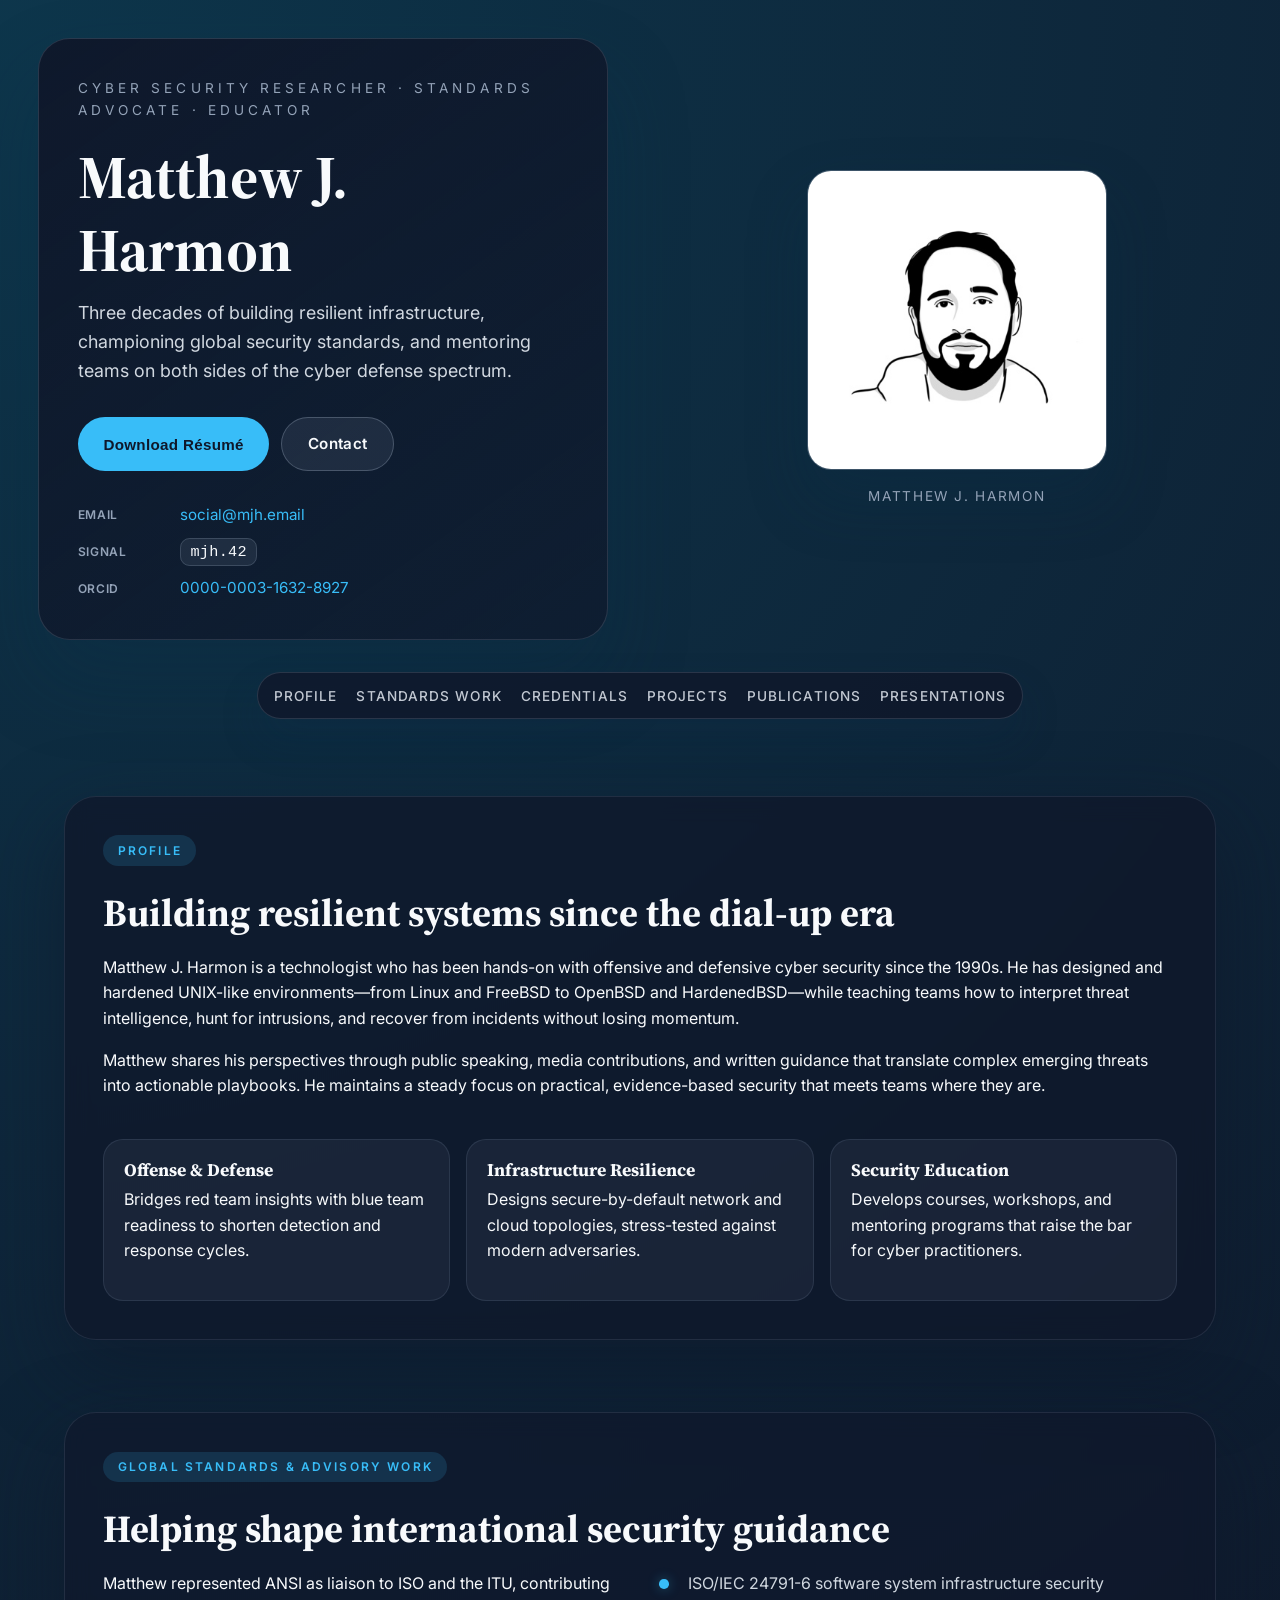
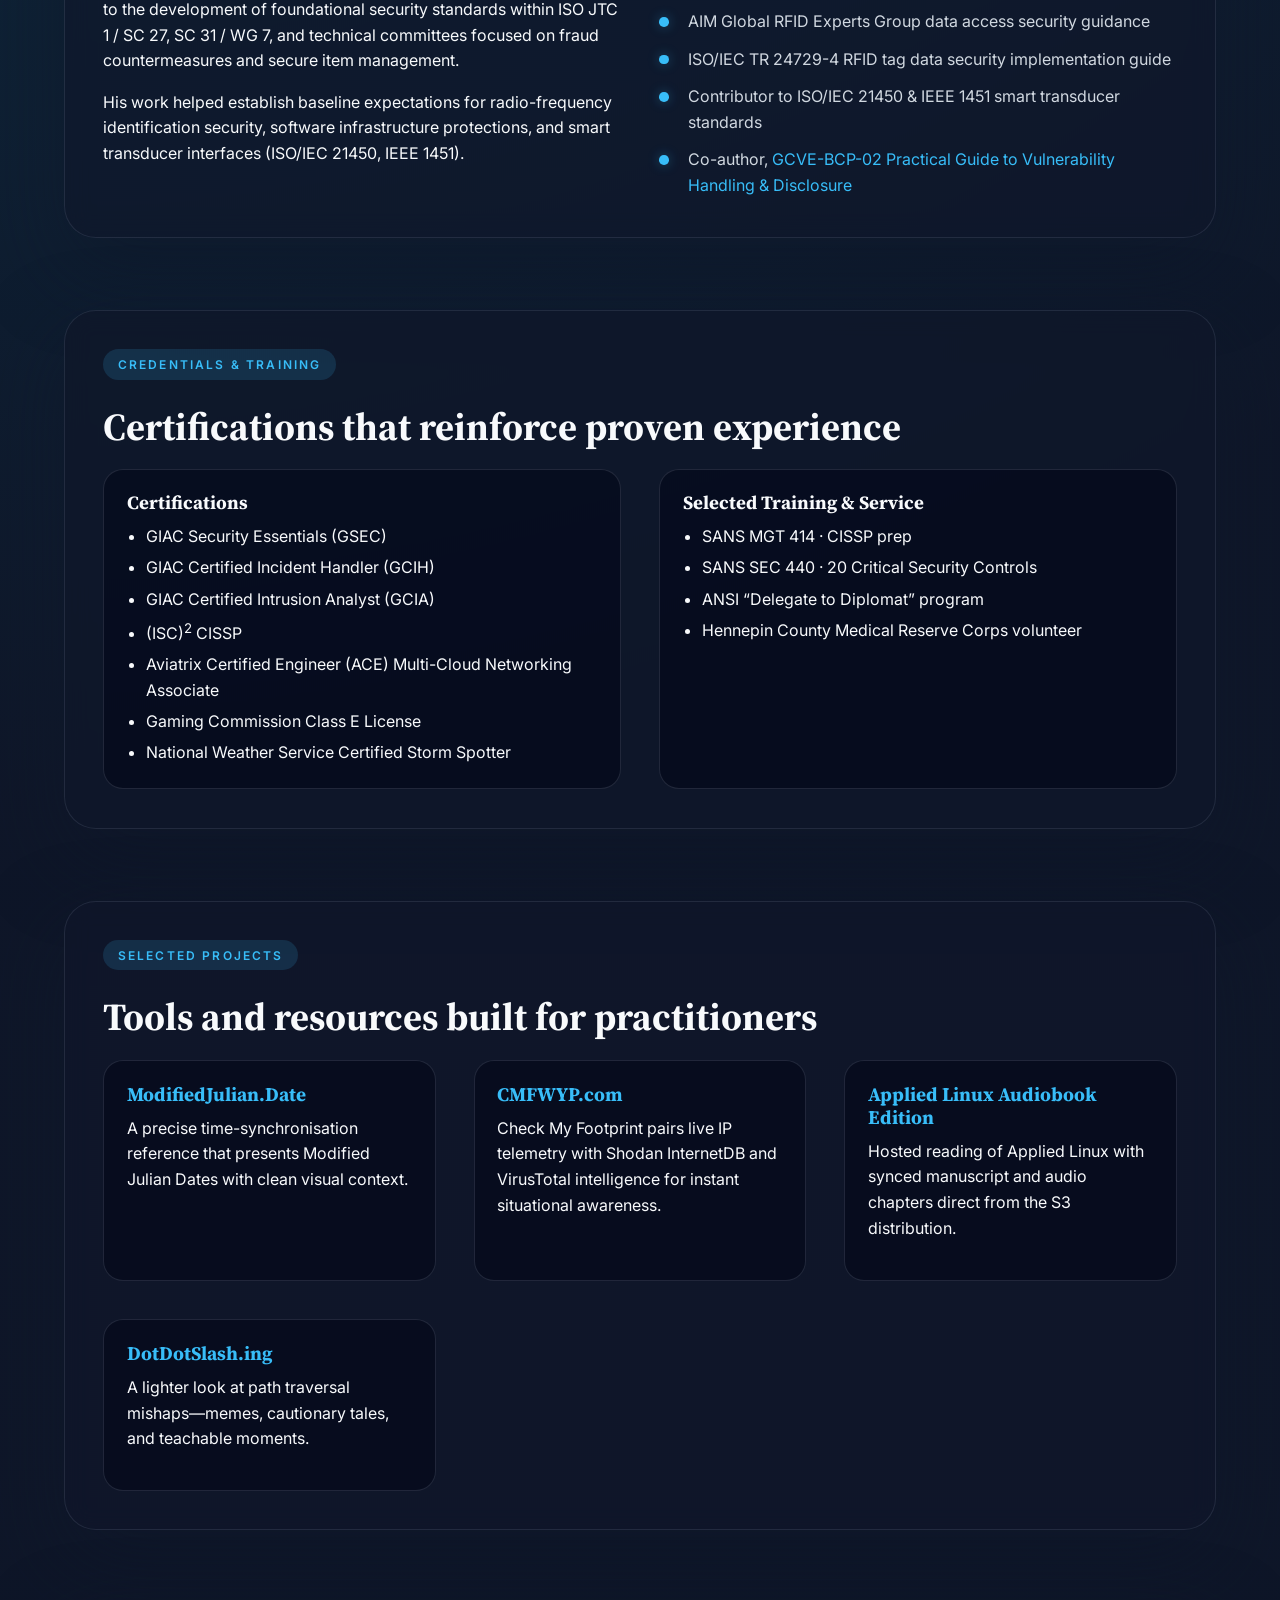
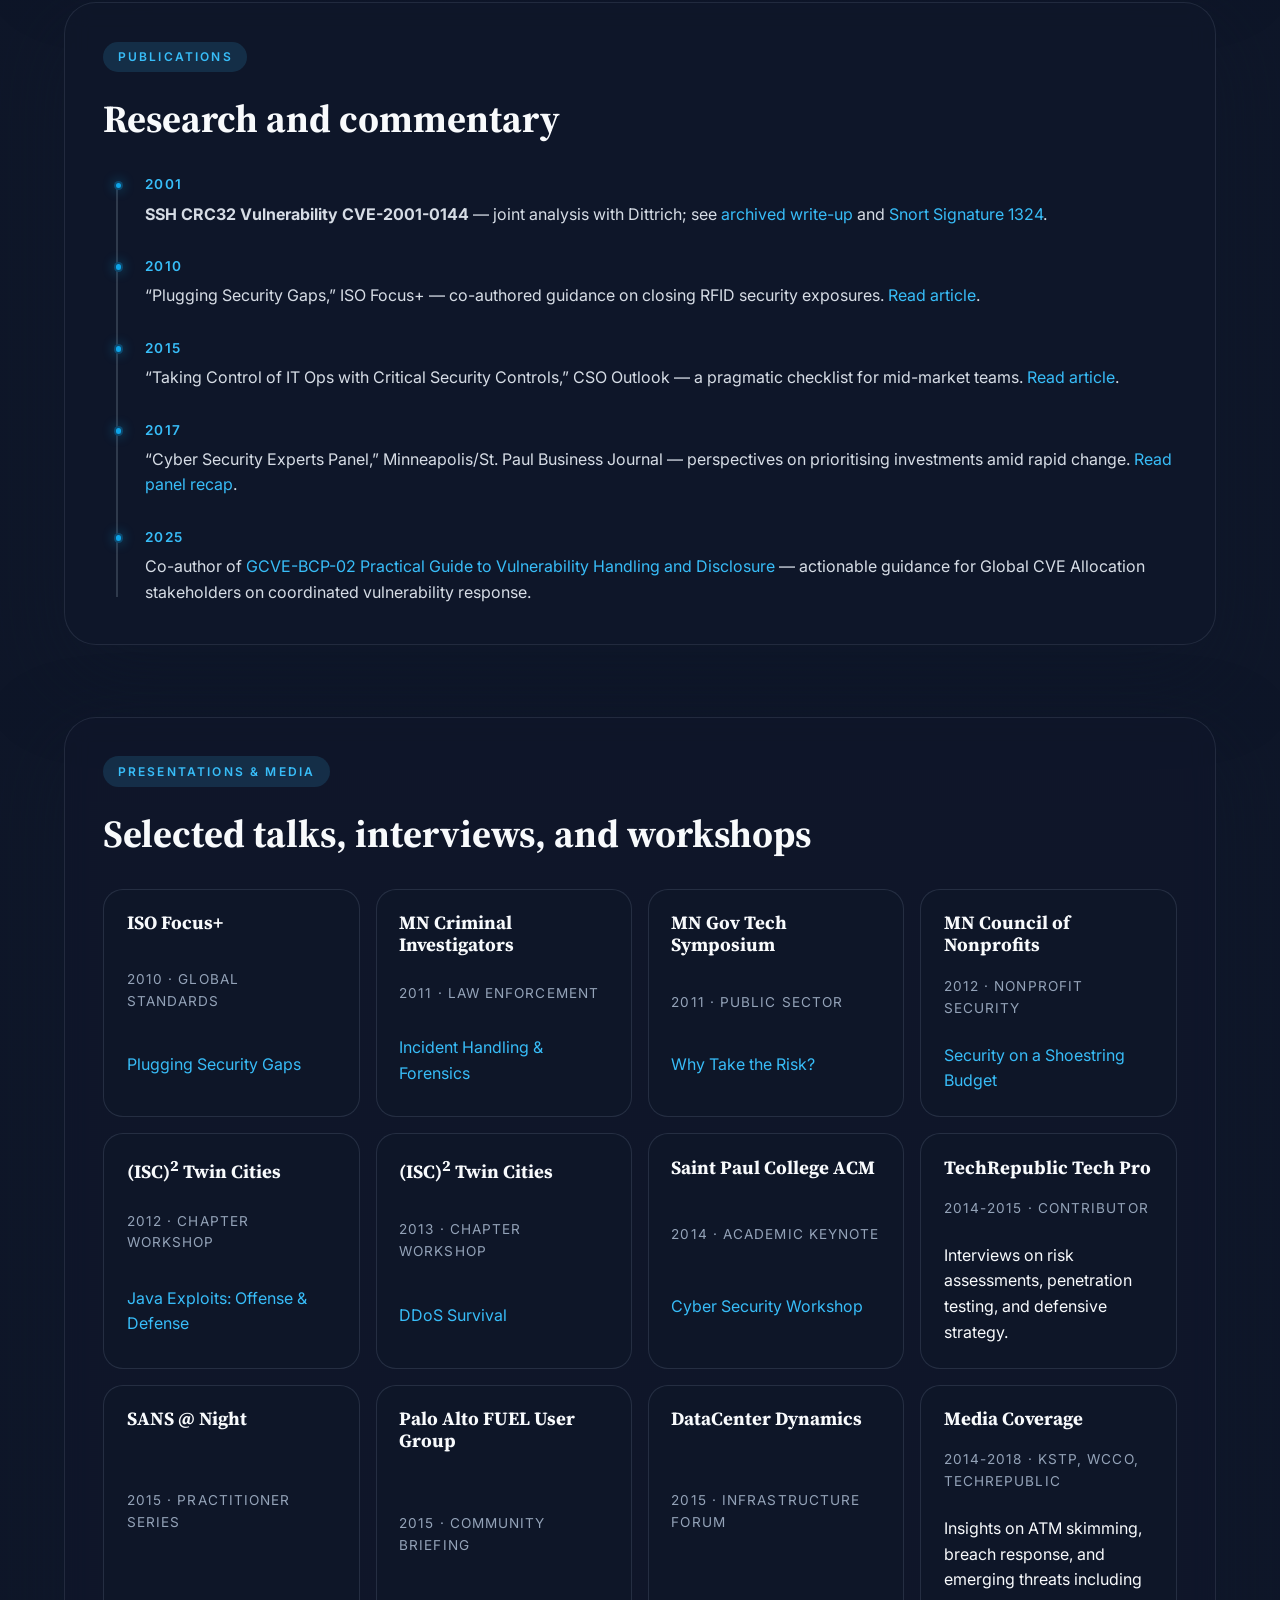
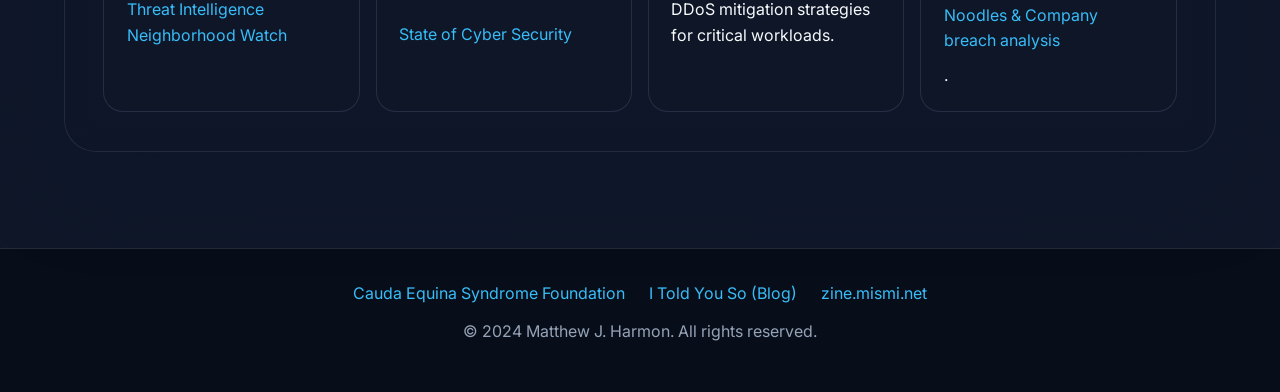
==== index.html @ 0b8227e4 "Adding PoW No Scrapy-scrapy" ====
<!DOCTYPE html>
<html lang="en">
  <head>
    <meta charset="utf-8">
    <meta name="viewport" content="width=device-width, initial-scale=1">
    <title>Matthew J. Harmon · Cyber Security Researcher</title>
    <meta name="description" content="Biography and professional highlights of Matthew J. Harmon, cyber security researcher and standards contributor.">
    <meta name="author" content="Matthew J. Harmon">
    <meta name="google-site-verification" content="fUZ8xpKvzC1luDBbe61cymCzd8DZavZwjsxjmU2EA1nc">
    <link rel="preconnect" href="https://fonts.googleapis.com">
    <link rel="preconnect" href="https://fonts.gstatic.com" crossorigin>
    <link href="https://fonts.googleapis.com/css2?family=Inter:wght@400;500;600;700&family=Source+Serif+4:opsz,wght@8..60,400;8..60,600&display=swap" rel="stylesheet">
    <link rel="stylesheet" href="styles.css">
  </head>
  <body>
    <header class="hero">
      <div class="hero__content">
        <div class="hero__intro">
          <p class="eyebrow">Cyber Security Researcher · Standards Advocate · Educator</p>
          <h1>Matthew J. Harmon</h1>
          <p class="lead">
            Three decades of building resilient infrastructure, championing global security standards,
            and mentoring teams on both sides of the cyber defense spectrum.
          </p>
          <div class="cta-group">
            <button class="btn" type="button" id="resume-button">Download Résumé</button>
            <a class="btn ghost" href="mailto:social@mjh.email">Contact</a>
          </div>
          <dl class="quick-links">
            <div>
              <dt>Email</dt>
              <dd><a href="mailto:social@mjh.email">social@mjh.email</a></dd>
            </div>
            <div>
              <dt>Signal</dt>
              <dd><span class="mono">mjh.42</span></dd>
            </div>
            <div>
              <dt>ORCID</dt>
              <dd><a href="https://orcid.org/0000-0003-1632-8927">0000-0003-1632-8927</a></dd>
            </div>
          </dl>
        </div>
        <figure class="hero__portrait">
          <img src="avatar.jpg" alt="Portrait of Matthew J. Harmon">
          <figcaption>Matthew J. Harmon</figcaption>
        </figure>
      </div>
      <nav class="hero__nav" aria-label="Primary">
        <ul>
          <li><a href="#profile">Profile</a></li>
          <li><a href="#standards">Standards Work</a></li>
          <li><a href="#credentials">Credentials</a></li>
          <li><a href="#projects">Projects</a></li>
          <li><a href="#publications">Publications</a></li>
          <li><a href="#presentations">Presentations</a></li>
        </ul>
      </nav>
    </header>

    <main>
      <section id="profile" class="section">
        <div class="section__label">Profile</div>
        <h2>Building resilient systems since the dial-up era</h2>
        <p>
          Matthew J. Harmon is a technologist who has been hands-on with offensive and defensive cyber security since
          the 1990s. He has designed and hardened UNIX-like environments—from Linux and FreeBSD to OpenBSD and
          HardenedBSD—while teaching teams how to interpret threat intelligence, hunt for intrusions, and recover from
          incidents without losing momentum.
        </p>
        <p>
          Matthew shares his perspectives through public speaking, media contributions, and written guidance that
          translate complex emerging threats into actionable playbooks. He maintains a steady focus on practical,
          evidence-based security that meets teams where they are.
        </p>
        <div class="highlights">
          <article>
            <h3>Offense &amp; Defense</h3>
            <p>Bridges red team insights with blue team readiness to shorten detection and response cycles.</p>
          </article>
          <article>
            <h3>Infrastructure Resilience</h3>
            <p>Designs secure-by-default network and cloud topologies, stress-tested against modern adversaries.</p>
          </article>
          <article>
            <h3>Security Education</h3>
            <p>Develops courses, workshops, and mentoring programs that raise the bar for cyber practitioners.</p>
          </article>
        </div>
      </section>

      <section id="standards" class="section alt">
        <div class="section__label">Global Standards &amp; Advisory Work</div>
        <h2>Helping shape international security guidance</h2>
        <div class="grid two-column">
          <div>
            <p>
              Matthew represented ANSI as liaison to ISO and the ITU, contributing to the development of foundational
              security standards within ISO JTC 1 / SC 27, SC 31 / WG 7, and technical committees focused on fraud
              countermeasures and secure item management.
            </p>
            <p>
              His work helped establish baseline expectations for radio-frequency identification security, software
              infrastructure protections, and smart transducer interfaces (ISO/IEC 21450, IEEE 1451).
            </p>
          </div>
          <div>
            <ul class="icon-list">
              <li>ISO/IEC 24791-6 software system infrastructure security</li>
              <li>AIM Global RFID Experts Group data access security guidance</li>
              <li>ISO/IEC TR 24729-4 RFID tag data security implementation guide</li>
              <li>Contributor to ISO/IEC 21450 &amp; IEEE 1451 smart transducer standards</li>
              <li>Co-author, <a href="https://gcve.eu/bcp/gcve-bcp-02/">GCVE-BCP-02 Practical Guide to Vulnerability Handling &amp; Disclosure</a></li>
            </ul>
          </div>
        </div>
      </section>

      <section id="credentials" class="section">
        <div class="section__label">Credentials &amp; Training</div>
        <h2>Certifications that reinforce proven experience</h2>
        <div class="grid two-column cards">
          <article>
            <h3>Certifications</h3>
            <ul>
              <li>GIAC Security Essentials (GSEC)</li>
              <li>GIAC Certified Incident Handler (GCIH)</li>
              <li>GIAC Certified Intrusion Analyst (GCIA)</li>
              <li>(ISC)<sup>2</sup> CISSP</li>
              <li>Aviatrix Certified Engineer (ACE) Multi-Cloud Networking Associate</li>
              <li>Gaming Commission Class&nbsp;E License</li>
              <li>National Weather Service Certified Storm Spotter</li>
            </ul>
          </article>
          <article>
            <h3>Selected Training &amp; Service</h3>
            <ul>
              <li>SANS MGT 414 · CISSP prep</li>
              <li>SANS SEC 440 · 20 Critical Security Controls</li>
              <li>ANSI “Delegate to Diplomat” program</li>
              <li>Hennepin County Medical Reserve Corps volunteer</li>
            </ul>
          </article>
        </div>
      </section>

      <section id="projects" class="section alt">
        <div class="section__label">Selected Projects</div>
        <h2>Tools and resources built for practitioners</h2>
        <div class="grid two-column cards project-cards">
          <article>
            <h3><a href="https://ModifiedJulian.Date">ModifiedJulian.Date</a></h3>
            <p>A precise time-synchronisation reference that presents Modified Julian Dates with clean visual context.</p>
          </article>
          <article>
            <h3><a href="https://cmfwyp.com">CMFWYP.com</a></h3>
            <p>Check My Footprint pairs live IP telemetry with Shodan InternetDB and VirusTotal intelligence for instant situational awareness.</p>
          </article>
          <article>
            <h3><a href="https://appliedlinuxaudiobook.s3.fr-par.scw.cloud/Applied%20Linux/index.html">Applied Linux Audiobook Edition</a></h3>
            <p>Hosted reading of Applied Linux with synced manuscript and audio chapters direct from the S3 distribution.</p>
          </article>
          <article>
            <h3><a href="https://DotDotSlash.ing">DotDotSlash.ing</a></h3>
            <p>A lighter look at path traversal mishaps—memes, cautionary tales, and teachable moments.</p>
          </article>
        </div>
      </section>

      <section id="publications" class="section">
        <div class="section__label">Publications</div>
        <h2>Research and commentary</h2>
        <ol class="timeline">
          <li>
            <div class="timeline__meta">2001</div>
            <div class="timeline__body">
              <strong>SSH CRC32 Vulnerability CVE-2001-0144</strong> —
              joint analysis with Dittrich; see <a href="https://web.archive.org/web/20190109120810/http://staff.washington.edu/dittrich/misc/ssh-analysis.txt">archived write-up</a>
              and <a href="https://www.snort.org/rule_docs/1-1324">Snort Signature 1324</a>.
            </div>
          </li>
          <li>
            <div class="timeline__meta">2010</div>
            <div class="timeline__body">
              “Plugging Security Gaps,” ISO Focus+ — co-authored guidance on closing RFID security exposures.
              <a href="https://github.com/itriskltd/Information-Security-and-Risk-Public-Presentations/blob/master/ISOFP20100401-PluggingSecurityGaps.pdf">Read article</a>.
            </div>
          </li>
          <li>
            <div class="timeline__meta">2015</div>
            <div class="timeline__body">
              “Taking Control of IT Ops with Critical Security Controls,” CSO Outlook — a pragmatic checklist for
              mid-market teams.
              <a href="https://github.com/itriskltd/Information-Security-and-Risk-Public-Presentations/raw/master/CSOOutlook-June2015-TakingControlWithCriticalSecurityControls.pdf">Read article</a>.
            </div>
          </li>
          <li>
            <div class="timeline__meta">2017</div>
            <div class="timeline__body">
              “Cyber Security Experts Panel,” Minneapolis/St. Paul Business Journal — perspectives on prioritising
              investments amid rapid change.
              <a href="https://www.bizjournals.com/twincities/feature/table-of-experts/table-of-experts-cyber-security.html">Read panel recap</a>.
            </div>
          </li>
          <li>
            <div class="timeline__meta">2025</div>
            <div class="timeline__body">
              Co-author of <a href="https://gcve.eu/bcp/gcve-bcp-02/">GCVE-BCP-02 Practical Guide to Vulnerability Handling and Disclosure</a> —
              actionable guidance for Global CVE Allocation stakeholders on coordinated vulnerability response.
            </div>
          </li>
        </ol>
      </section>

      <section id="presentations" class="section alt">
        <div class="section__label">Presentations &amp; Media</div>
        <h2>Selected talks, interviews, and workshops</h2>
        <div class="event-grid">
          <article>
            <h3>ISO Focus+</h3>
            <p class="event-grid__meta">2010 · Global Standards</p>
            <a href="https://github.com/itriskltd/Information-Security-and-Risk-Public-Presentations/blob/master/ISOFP20100401-PluggingSecurityGaps.pdf">Plugging Security Gaps</a>
          </article>
          <article>
            <h3>MN Criminal Investigators</h3>
            <p class="event-grid__meta">2011 · Law Enforcement</p>
            <a href="https://github.com/itriskltd/Information-Security-and-Risk-Public-Presentations/raw/master/Incident%20Handling%20and%20Forensics%20Techniques%20Oct%202011.pdf">Incident Handling &amp; Forensics</a>
          </article>
          <article>
            <h3>MN Gov Tech Symposium</h3>
            <p class="event-grid__meta">2011 · Public Sector</p>
            <a href="https://github.com/itriskltd/Information-Security-and-Risk-Public-Presentations/raw/master/Why%20take%20the%20risk%20-%20MNGTS%20Dec%202011.pdf">Why Take the Risk?</a>
          </article>
          <article>
            <h3>MN Council of Nonprofits</h3>
            <p class="event-grid__meta">2012 · Nonprofit Security</p>
            <a href="https://github.com/itriskltd/Information-Security-and-Risk-Public-Presentations/raw/master/Security_on_a_Shoestring_Budget.pdf">Security on a Shoestring Budget</a>
          </article>
          <article>
            <h3>(ISC)<sup>2</sup> Twin Cities</h3>
            <p class="event-grid__meta">2012 · Chapter Workshop</p>
            <a href="https://github.com/itriskltd/Information-Security-and-Risk-Public-Presentations/blob/master/ISC2TwinCities-24Oct2012-JavaExploitsOffenseAndDefense.pdf">Java Exploits: Offense &amp; Defense</a>
          </article>
          <article>
            <h3>(ISC)<sup>2</sup> Twin Cities</h3>
            <p class="event-grid__meta">2013 · Chapter Workshop</p>
            <a href="https://github.com/itriskltd/Information-Security-and-Risk-Public-Presentations/raw/master/ISC2TwinCities-18Oct2013-DDoS-Survival.pdf">DDoS Survival</a>
          </article>
          <article>
            <h3>Saint Paul College ACM</h3>
            <p class="event-grid__meta">2014 · Academic Keynote</p>
            <a href="https://github.com/itriskltd/Information-Security-and-Risk-Public-Presentations/raw/master/StPaulCollege-ACM-2014Apr-Keynote.pdf">Cyber Security Workshop</a>
          </article>
          <article>
            <h3>TechRepublic Tech Pro</h3>
            <p class="event-grid__meta">2014-2015 · Contributor</p>
            Interviews on risk assessments, penetration testing, and defensive strategy.
          </article>
          <article>
            <h3>SANS @ Night</h3>
            <p class="event-grid__meta">2015 · Practitioner Series</p>
            <a href="https://github.com/itriskltd/Information-Security-and-Risk-Public-Presentations/raw/master/SANS_Minneapolis_2015_ThreatIntelligence_NeighborhoodWatchForYourNetworks-v2.pdf">Threat Intelligence Neighborhood Watch</a>
          </article>
          <article>
            <h3>Palo Alto FUEL User Group</h3>
            <p class="event-grid__meta">2015 · Community Briefing</p>
            <a href="https://github.com/itriskltd/Information-Security-and-Risk-Public-Presentations/raw/master/FUEL-2015-May-State_of_Cyber_Security.pdf">State of Cyber Security</a>
          </article>
          <article>
            <h3>DataCenter Dynamics</h3>
            <p class="event-grid__meta">2015 · Infrastructure Forum</p>
            DDoS mitigation strategies for critical workloads.
          </article>
          <article>
            <h3>Media Coverage</h3>
            <p class="event-grid__meta">2014-2018 · KSTP, WCCO, TechRepublic</p>
            Insights on ATM skimming, breach response, and emerging threats including
            <a href="https://web.archive.org/web/20190609105615/http://blog.matthewjharmon.com/2016/06/30/kstp-breach-coverage-with-mjh/index.html">Noodles &amp; Company breach analysis</a>.
          </article>
        </div>
      </section>
    </main>

    <div class="resume-gate" id="resume-gate" hidden>
      <div class="resume-gate__backdrop"></div>
      <div class="resume-gate__panel" role="dialog" aria-modal="true" aria-labelledby="resume-gate-title">
        <button type="button" class="resume-gate__close" id="resume-gate-close" aria-label="Cancel verification">&times;</button>
        <h2 id="resume-gate-title">Quick Verification</h2>
        <p class="resume-gate__lead">We run a tiny in-browser proof-of-work to keep bots from bulk-downloading the résumé.</p>
        <div class="resume-gate__status" id="resume-gate-status">
          Preparing challenge…
        </div>
        <div class="resume-gate__progress">
          <div class="resume-gate__meter" id="resume-gate-meter"></div>
        </div>
        <p class="resume-gate__tip">Keep this window open—once verification completes, the download will start automatically.</p>
        <button type="button" class="resume-gate__action" id="resume-gate-retry" hidden>Try Again</button>
      </div>
    </div>

    <footer class="footer">
      <div class="footer__links">
        <a href="https://caudaequinasyndrome.org/">Cauda Equina Syndrome Foundation</a>
        <a href="https://blog.itys.net/">I Told You So (Blog)</a>
        <a href="https://zine.mismi.net">zine.mismi.net</a>
      </div>
      <p>&copy; 2024 Matthew J. Harmon. All rights reserved.</p>
    </footer>
    <script src="pow.js" defer></script>
  </body>
</html>
---- styles.css ----
:root {
  --page-bg: #0d1117;
  --surface: #111827;
  --surface-alt: #0f172a;
  --text: #f8fafc;
  --muted: #94a3b8;
  --accent: #38bdf8;
  --accent-strong: #0ea5e9;
  --border: rgba(148, 163, 184, 0.25);
  --shadow: 0 30px 80px rgba(15, 23, 42, 0.55);
  --radius-lg: 32px;
  --radius-md: 20px;
  --radius-sm: 14px;
}

:root[data-theme="light"],
body.theme-light {
  --page-bg: #f2f5fb;
  --surface: #ffffff;
  --surface-alt: #f8fafc;
  --text: #0f172a;
  --muted: #475569;
  --accent: #0284c7;
  --accent-strong: #0369a1;
  --border: rgba(15, 23, 42, 0.12);
  --shadow: 0 24px 60px rgba(148, 163, 184, 0.18);
}

*,
*::before,
*::after {
  box-sizing: border-box;
}

body {
  margin: 0;
  font-family: 'Inter', system-ui, -apple-system, BlinkMacSystemFont, 'Segoe UI', sans-serif;
  color: var(--text);
  background: radial-gradient(circle at top left, rgba(14, 165, 233, 0.25), rgba(15, 23, 42, 0.95) 45%), var(--page-bg);
  line-height: 1.6;
  min-height: 100vh;
}

:root[data-theme="light"] body,
body.theme-light {
  background: radial-gradient(circle at top left, rgba(2, 132, 199, 0.18), rgba(241, 245, 249, 0.98) 55%), var(--page-bg);
}

a {
  color: var(--accent);
  text-decoration: none;
}

a:hover,
a:focus-visible {
  text-decoration: underline;
}

h1,
h2,
h3 {
  font-family: 'Source Serif 4', 'Inter', serif;
  margin: 0 0 0.5em;
  line-height: 1.2;
}

p {
  margin: 0 0 1em;
}

header.hero {
  padding: clamp(2rem, 3vw, 3.5rem);
  padding-bottom: clamp(2rem, 6vw, 5rem);
  display: grid;
  gap: 2rem;
}

.hero__content {
  display: grid;
  gap: clamp(2rem, 5vw, 4rem);
  grid-template-columns: repeat(auto-fit, minmax(260px, 1fr));
  align-items: center;
}

.hero__intro {
  background: linear-gradient(145deg, rgba(15, 23, 42, 0.95), rgba(15, 23, 42, 0.65));
  border: 1px solid rgba(148, 163, 184, 0.2);
  border-radius: var(--radius-lg);
  padding: clamp(2rem, 3vw, 3rem);
  box-shadow: 0 40px 80px rgba(8, 47, 73, 0.25);
}

.eyebrow {
  font-size: 0.85rem;
  text-transform: uppercase;
  letter-spacing: 0.3em;
  color: var(--muted);
  margin-bottom: 1.25rem;
}

.hero h1 {
  font-size: clamp(2.8rem, 5vw, 3.8rem);
  margin-bottom: 0.2em;
}

.lead {
  font-size: clamp(1.05rem, 1.4vw, 1.2rem);
  color: rgba(226, 232, 240, 0.92);
  margin-bottom: 2rem;
}

.cta-group {
  display: flex;
  flex-wrap: wrap;
  gap: 0.75rem;
  margin-bottom: 2rem;
}

.btn {
  display: inline-flex;
  align-items: center;
  justify-content: center;
  padding: 0.85rem 1.6rem;
  border-radius: 999px;
  font-weight: 600;
  font-size: 0.95rem;
  letter-spacing: 0.02em;
  background: var(--accent);
  color: #0f172a;
  border: none;
  transition: transform 0.15s ease, box-shadow 0.15s ease, background 0.15s ease;
}

.btn:hover,
.btn:focus-visible {
  transform: translateY(-2px);
  box-shadow: 0 20px 40px rgba(56, 189, 248, 0.35);
}

.btn.ghost {
  background: rgba(148, 163, 184, 0.12);
  color: var(--text);
  border: 1px solid rgba(148, 163, 184, 0.35);
  box-shadow: none;
}

.btn.ghost:hover,
.btn.ghost:focus-visible {
  background: rgba(148, 163, 184, 0.25);
}

.quick-links {
  display: grid;
  gap: 0.75rem;
  margin: 0;
}

.quick-links div {
  display: flex;
  gap: 0.75rem;
  align-items: center;
  font-size: 0.95rem;
}

.quick-links dt {
  min-width: 90px;
  font-weight: 600;
  color: var(--muted);
  letter-spacing: 0.05em;
  text-transform: uppercase;
  font-size: 0.75rem;
}

.quick-links dd {
  margin: 0;
}

.mono {
  font-family: 'JetBrains Mono', 'Fira Mono', 'Segoe UI Mono', Menlo, Monaco, Consolas, monospace;
  letter-spacing: 0.02em;
  background: rgba(148, 163, 184, 0.12);
  padding: 0.25rem 0.6rem;
  border-radius: 0.6rem;
  border: 1px solid rgba(148, 163, 184, 0.25);
}

.hero__portrait {
  margin: 0;
  text-align: center;
  display: grid;
  gap: 1rem;
  justify-items: center;
}

.hero__portrait img {
  width: clamp(240px, 30vw, 300px);
  aspect-ratio: 1;
  border-radius: 24px;
  object-fit: cover;
  border: 1px solid rgba(148, 163, 184, 0.35);
  box-shadow: 0 30px 60px rgba(8, 47, 73, 0.25);
}

.hero__portrait figcaption {
  color: var(--muted);
  font-size: 0.85rem;
  letter-spacing: 0.12em;
  text-transform: uppercase;
}

.hero__nav {
  background: rgba(15, 23, 42, 0.8);
  border: 1px solid rgba(148, 163, 184, 0.2);
  border-radius: 999px;
  padding: 0.6rem 1rem;
  width: fit-content;
  margin-inline: auto;
  box-shadow: 0 20px 40px rgba(8, 47, 73, 0.2);
}

.hero__nav ul {
  list-style: none;
  display: flex;
  flex-wrap: wrap;
  gap: 1.2rem;
  padding: 0;
  margin: 0;
}

.hero__nav a {
  font-size: 0.85rem;
  font-weight: 500;
  letter-spacing: 0.08em;
  text-transform: uppercase;
  color: rgba(226, 232, 240, 0.85);
}

main {
  display: grid;
  gap: clamp(3rem, 6vw, 4.5rem);
  padding: 0 clamp(1.5rem, 5vw, 4rem) clamp(4rem, 8vw, 6rem);
}

.section {
  background: rgba(15, 23, 42, 0.75);
  border-radius: var(--radius-lg);
  padding: clamp(2.2rem, 3vw, 3rem);
  border: 1px solid rgba(148, 163, 184, 0.15);
  backdrop-filter: blur(12px);
  box-shadow: var(--shadow);
}

.section.alt {
  background: rgba(15, 23, 42, 0.6);
}

.section__label {
  display: inline-flex;
  padding: 0.35rem 0.9rem;
  border-radius: 999px;
  background: rgba(56, 189, 248, 0.15);
  color: var(--accent);
  font-weight: 600;
  font-size: 0.75rem;
  letter-spacing: 0.18em;
  text-transform: uppercase;
  margin-bottom: 1.5rem;
}

.section h2 {
  font-size: clamp(1.9rem, 4vw, 2.4rem);
  margin-bottom: 1.2rem;
}

.highlights {
  display: grid;
  gap: 1rem;
  margin-top: 2.5rem;
  grid-template-columns: repeat(auto-fit, minmax(180px, 1fr));
}

.highlights article {
  border-radius: var(--radius-md);
  padding: 1.25rem;
  background: rgba(148, 163, 184, 0.08);
  border: 1px solid rgba(148, 163, 184, 0.15);
  transition: border-color 0.18s ease, transform 0.18s ease;
}

.highlights article:hover {
  transform: translateY(-2px);
  border-color: rgba(56, 189, 248, 0.25);
}

.highlights h3 {
  font-size: 1.1rem;
  margin-bottom: 0.4rem;
}

.grid.two-column {
  display: grid;
  gap: clamp(1.5rem, 3vw, 2.5rem);
  grid-template-columns: repeat(auto-fit, minmax(260px, 1fr));
}

.icon-list {
  list-style: none;
  margin: 0;
  padding: 0;
  display: grid;
  gap: 0.75rem;
}

.icon-list li {
  position: relative;
  padding-left: 1.8rem;
  color: rgba(226, 232, 240, 0.92);
}

.icon-list li::before {
  content: '';
  position: absolute;
  left: 0;
  top: 0.5rem;
  width: 0.6rem;
  height: 0.6rem;
  border-radius: 50%;
  background: var(--accent);
  box-shadow: 0 0 12px rgba(56, 189, 248, 0.35);
}

.cards article {
  padding: 1.4rem;
  border-radius: var(--radius-md);
  background: rgba(2, 6, 23, 0.55);
  border: 1px solid rgba(148, 163, 184, 0.18);
  transition: transform 0.18s ease, border-color 0.18s ease, background 0.18s ease;
}

.cards article:hover {
  transform: translateY(-3px);
  border-color: rgba(56, 189, 248, 0.25);
  background: rgba(2, 6, 23, 0.7);
}

.cards ul {
  margin: 0;
  padding-left: 1.2rem;
  display: grid;
  gap: 0.35rem;
}

.project-cards article h3 {
  font-size: 1.2rem;
}

.timeline {
  list-style: none;
  margin: 2rem 0 0;
  padding: 0;
  display: grid;
  gap: 1.8rem;
  position: relative;
}

.timeline::before {
  content: '';
  position: absolute;
  left: 0.8rem;
  top: 0.5rem;
  bottom: 0.5rem;
  width: 2px;
  background: rgba(148, 163, 184, 0.25);
}

.timeline li {
  padding-left: 2.6rem;
  position: relative;
}

.timeline__meta {
  font-weight: 600;
  color: var(--accent);
  letter-spacing: 0.1em;
  font-size: 0.85rem;
  margin-bottom: 0.35rem;
}

.timeline__body {
  color: rgba(226, 232, 240, 0.95);
}

.timeline li::before {
  content: '';
  position: absolute;
  left: 0.65rem;
  top: 0.4rem;
  width: 0.6rem;
  height: 0.6rem;
  border-radius: 50%;
  background: var(--accent-strong);
  border: 2px solid rgba(15, 23, 42, 0.65);
  box-shadow: 0 0 12px rgba(14, 165, 233, 0.45);
}

.event-grid {
  display: grid;
  gap: 1rem;
  grid-template-columns: repeat(auto-fit, minmax(220px, 1fr));
  margin-top: 2rem;
}

.event-grid article {
  border-radius: var(--radius-md);
  padding: 1.4rem;
  background: rgba(15, 23, 42, 0.65);
  border: 1px solid rgba(148, 163, 184, 0.18);
  display: grid;
  gap: 0.6rem;
}

.event-grid__meta {
  color: var(--muted);
  font-size: 0.85rem;
  letter-spacing: 0.08em;
  text-transform: uppercase;
}

.footer {
  border-top: 1px solid rgba(148, 163, 184, 0.2);
  padding: 2rem clamp(1.5rem, 5vw, 4rem);
  text-align: center;
  color: var(--muted);
  background: rgba(8, 13, 23, 0.85);
}

:root[data-theme="light"] .hero__intro,
body.theme-light .hero__intro {
  background: linear-gradient(145deg, rgba(255, 255, 255, 0.98), rgba(255, 255, 255, 0.88));
  border-color: rgba(15, 23, 42, 0.08);
  box-shadow: 0 30px 60px rgba(15, 23, 42, 0.15);
}

:root[data-theme="light"] .hero__nav,
body.theme-light .hero__nav {
  background: rgba(255, 255, 255, 0.9);
  border-color: rgba(15, 23, 42, 0.1);
  box-shadow: 0 12px 30px rgba(15, 23, 42, 0.08);
}

:root[data-theme="light"] .hero__portrait img,
body.theme-light .hero__portrait img {
  border-color: rgba(15, 23, 42, 0.12);
  box-shadow: 0 18px 45px rgba(15, 23, 42, 0.12);
}

:root[data-theme="light"] .hero__portrait figcaption,
body.theme-light .hero__portrait figcaption {
  color: rgba(71, 85, 105, 0.9);
}

:root[data-theme="light"] .hero__nav a,
body.theme-light .hero__nav a {
  color: rgba(15, 23, 42, 0.75);
}

:root[data-theme="light"] .section,
body.theme-light .section {
  background: rgba(255, 255, 255, 0.95);
  border-color: rgba(15, 23, 42, 0.08);
  box-shadow: 0 20px 50px rgba(15, 23, 42, 0.12);
}

:root[data-theme="light"] .section.alt,
body.theme-light .section.alt {
  background: rgba(246, 248, 252, 0.9);
}

:root[data-theme="light"] .highlights article,
body.theme-light .highlights article {
  background: rgba(226, 232, 240, 0.4);
  border-color: rgba(148, 163, 184, 0.4);
}

:root[data-theme="light"] .cards article,
body.theme-light .cards article {
  background: rgba(255, 255, 255, 0.92);
  border-color: rgba(148, 163, 184, 0.2);
}

:root[data-theme="light"] .cards article:hover,
body.theme-light .cards article:hover {
  background: rgba(255, 255, 255, 0.98);
  border-color: rgba(15, 23, 42, 0.12);
}

:root[data-theme="light"] .event-grid article,
body.theme-light .event-grid article {
  background: rgba(255, 255, 255, 0.9);
  border-color: rgba(148, 163, 184, 0.24);
}

:root[data-theme="light"] .hero__nav a:hover,
body.theme-light .hero__nav a:hover {
  color: rgba(2, 132, 199, 0.95);
}

:root[data-theme="light"] .footer,
body.theme-light .footer {
  background: #ffffff;
  color: rgba(71, 85, 105, 0.85);
  border-top-color: rgba(15, 23, 42, 0.08);
}

.footer__links {
  display: flex;
  gap: 1.5rem;
  justify-content: center;
  flex-wrap: wrap;
  margin-bottom: 0.8rem;
}

@media (max-width: 720px) {
  .hero__nav {
    border-radius: var(--radius-md);
    width: 100%;
  }

  .hero__nav ul {
    justify-content: center;
    gap: 0.9rem;
  }

  .timeline::before {
    left: 0.5rem;
  }

  .timeline li {
    padding-left: 2.2rem;
  }

  .timeline li::before {
    left: 0.35rem;
  }
}

@media (prefers-reduced-motion: reduce) {
  *,
  *::before,
  *::after {
    animation-duration: 0.01ms !important;
    animation-iteration-count: 1 !important;
    transition-duration: 0.01ms !important;
    scroll-behavior: auto !important;
  }
}
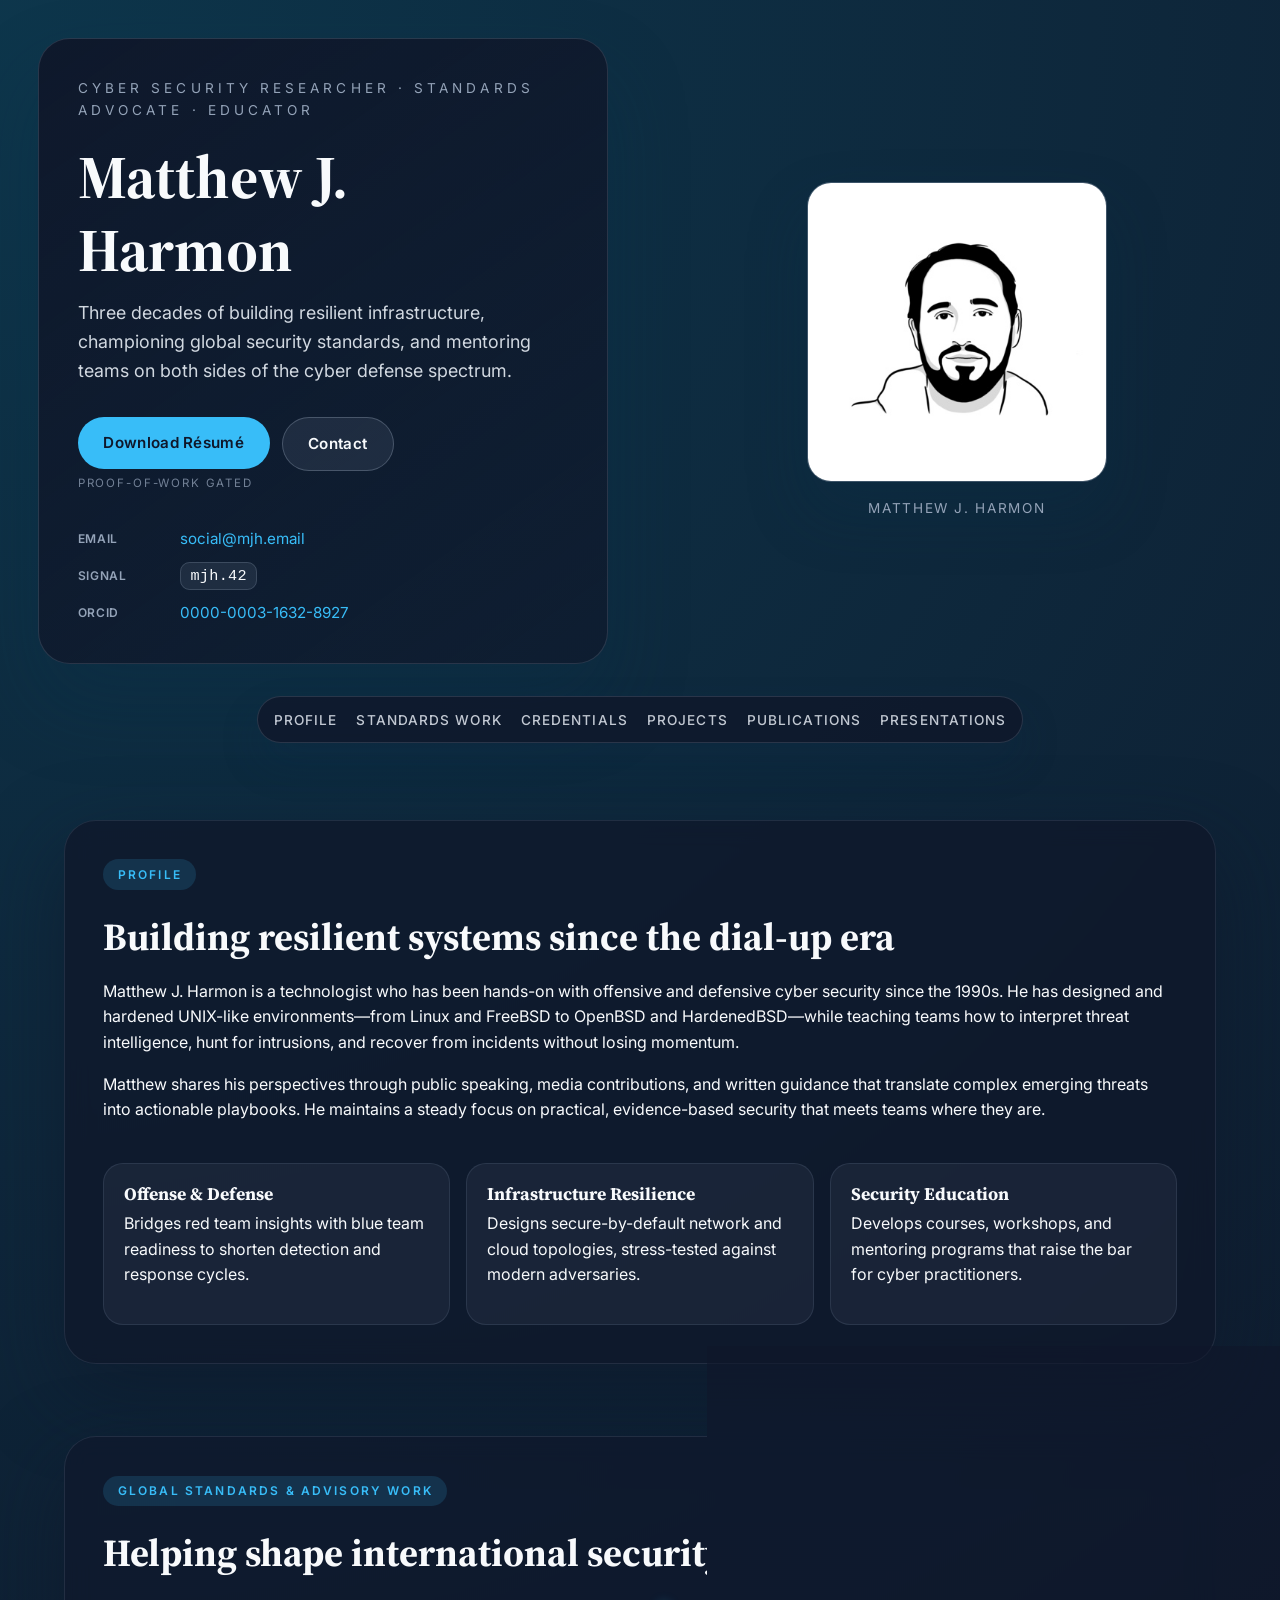
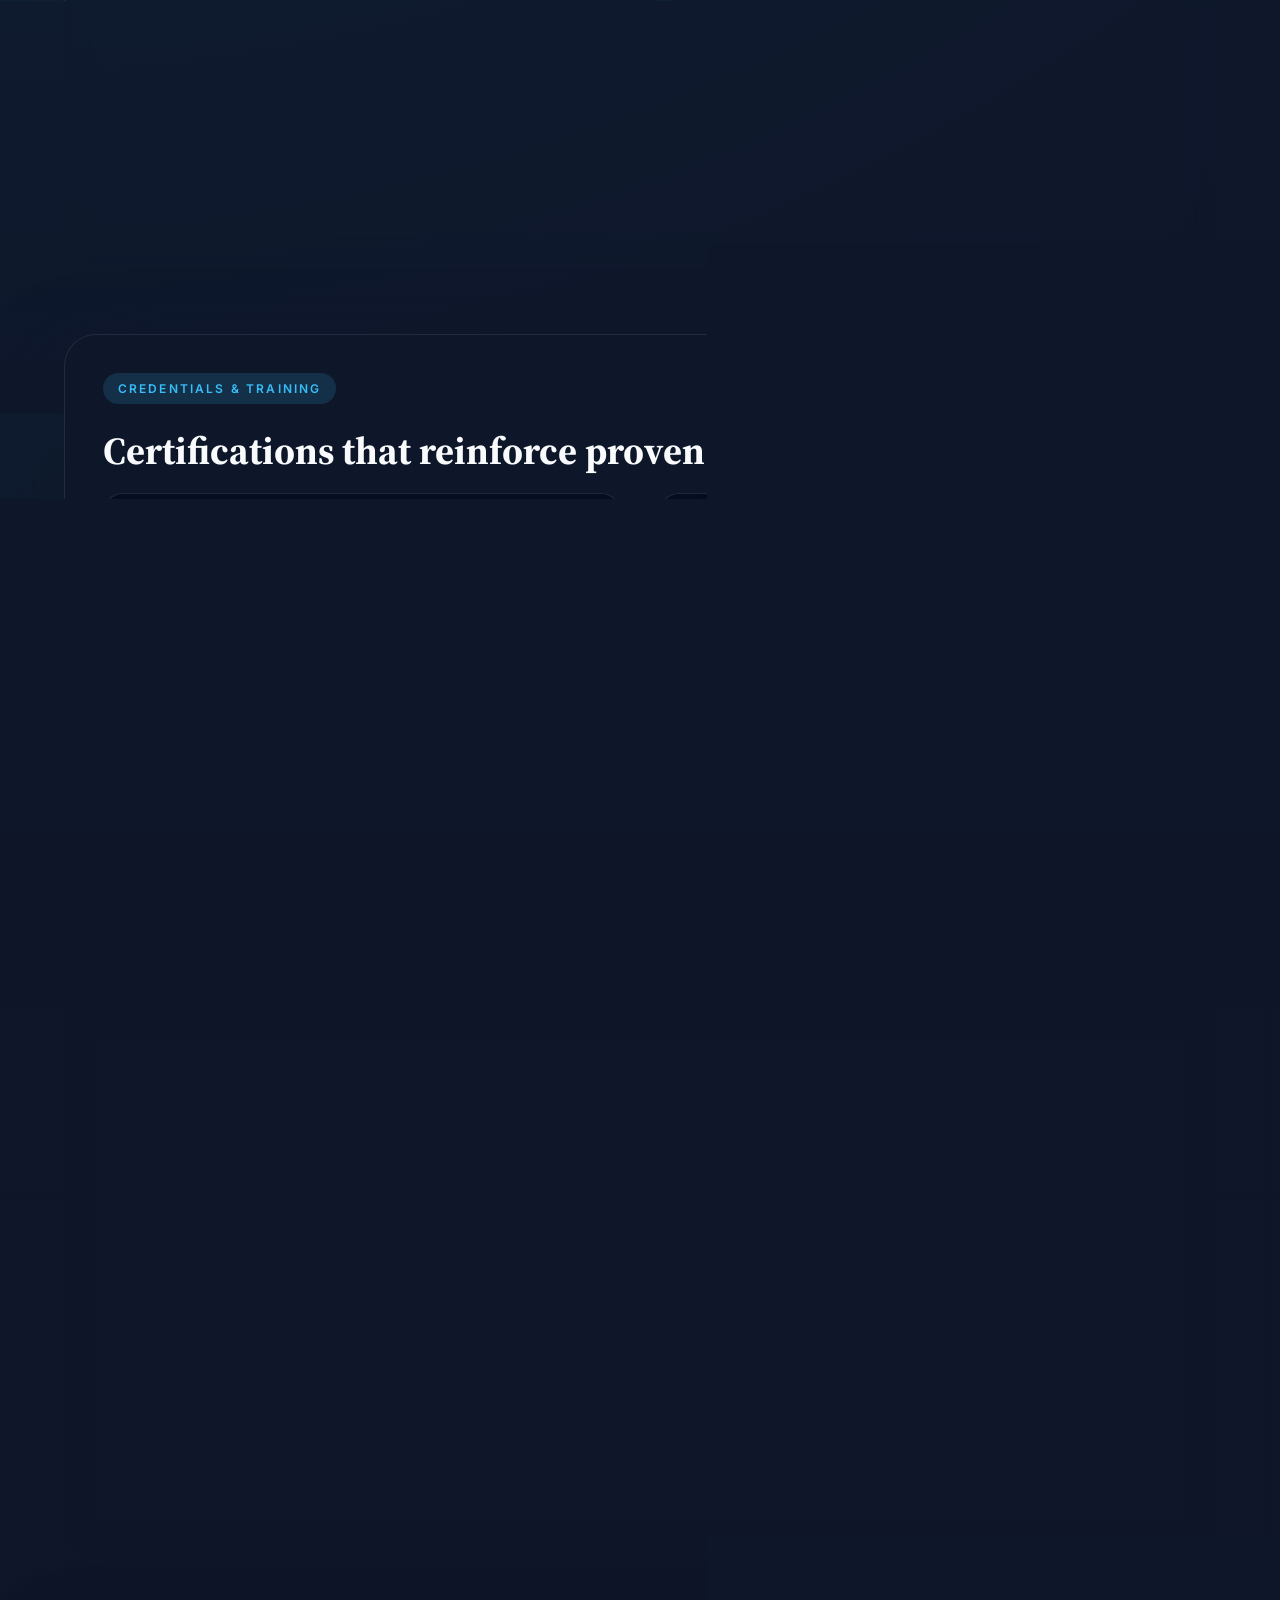
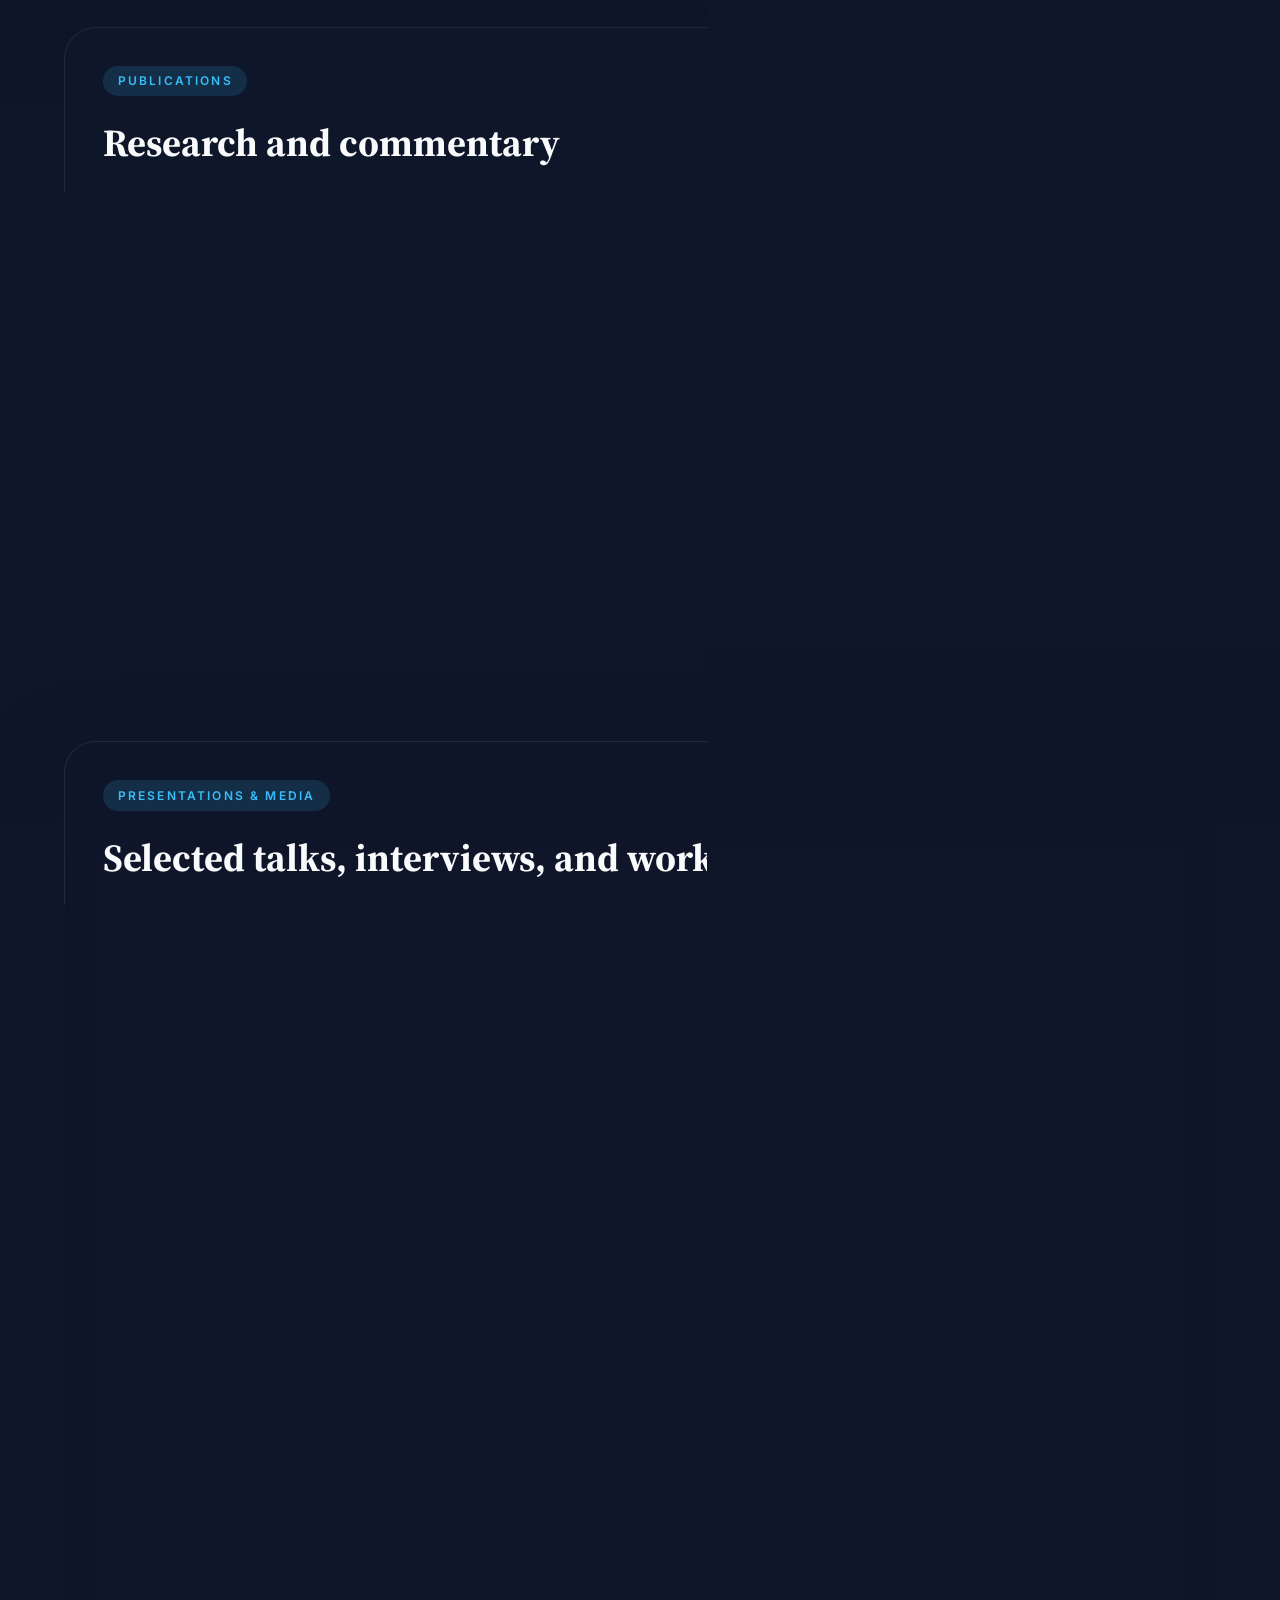
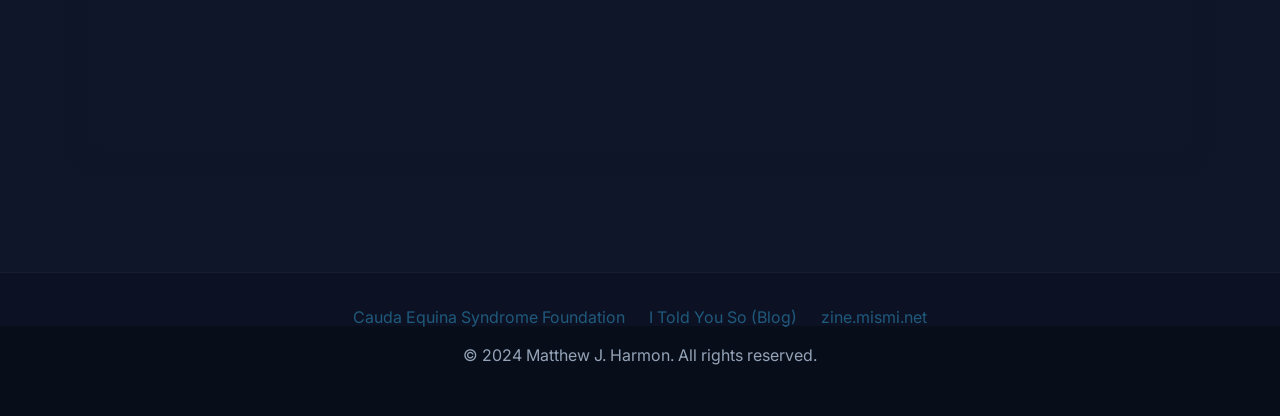
==== commit dd545d1e: "PoW Gate Gated resume with proof of work" ====
--- a/index.html
+++ b/index.html
@@ -23,8 +23,14 @@
             and mentoring teams on both sides of the cyber defense spectrum.
           </p>
           <div class="cta-group">
-            <button class="btn" type="button" id="resume-button">Download Résumé</button>
-            <a class="btn ghost" href="mailto:social@mjh.email">Contact</a>
+            <div class="cta-stack">
+              <a class="btn" href="./MatthewJHarmon.pdf" id="resume-button" rel="noopener">Download Résumé</a>
+              <span class="cta-note" id="resume-note">Proof-of-work gated</span>
+            </div>
+            <div class="cta-stack">
+              <a class="btn ghost" href="mailto:social@mjh.email">Contact</a>
+              <span class="cta-note" aria-hidden="true">&nbsp;</span>
+            </div>
           </div>
           <dl class="quick-links">
             <div>
--- a/styles.css
+++ b/styles.css
@@ -114,6 +114,27 @@
   flex-wrap: wrap;
   gap: 0.75rem;
   margin-bottom: 2rem;
+  align-items: stretch;
+}
+
+.cta-stack {
+  display: flex;
+  flex-direction: column;
+  gap: 0.35rem;
+  min-width: 0;
+  flex: 0 1 auto;
+  align-items: flex-start;
+}
+
+.cta-note {
+  font-size: 0.72rem;
+  text-transform: uppercase;
+  letter-spacing: 0.16em;
+  color: rgba(148, 163, 184, 0.75);
+}
+
+.cta-note[aria-hidden="true"] {
+  visibility: hidden;
 }
 
 .btn {
@@ -131,10 +152,28 @@
   transition: transform 0.15s ease, box-shadow 0.15s ease, background 0.15s ease;
 }
 
+.btn.is-loading {
+  background: rgba(148, 163, 184, 0.35);
+  color: rgba(15, 23, 42, 0.65);
+  cursor: wait;
+  box-shadow: none;
+  transform: none;
+}
+
+.btn[aria-disabled="true"] {
+  pointer-events: none;
+}
+
 .btn:hover,
 .btn:focus-visible {
   transform: translateY(-2px);
   box-shadow: 0 20px 40px rgba(56, 189, 248, 0.35);
+}
+
+.btn.is-loading:hover,
+.btn.is-loading:focus-visible {
+  box-shadow: none;
+  transform: none;
 }
 
 .btn.ghost {
@@ -520,6 +559,110 @@
   margin-bottom: 0.8rem;
 }
 
+.resume-gate {
+  position: fixed;
+  inset: 0;
+  z-index: 1000;
+}
+
+.resume-gate__backdrop {
+  position: absolute;
+  inset: 0;
+  background: rgba(8, 13, 23, 0.85);
+  backdrop-filter: blur(6px);
+}
+
+.resume-gate__panel {
+  position: relative;
+  max-width: min(420px, 90vw);
+  margin: 10vh auto;
+  background: var(--surface);
+  border-radius: 20px;
+  border: 1px solid rgba(148, 163, 184, 0.22);
+  padding: 2.2rem 2.4rem 2rem;
+  box-shadow: 0 30px 80px rgba(8, 13, 23, 0.55);
+  color: var(--text);
+}
+
+:root[data-theme="light"] .resume-gate__panel,
+body.theme-light .resume-gate__panel {
+  background: #ffffff;
+  border-color: rgba(15, 23, 42, 0.1);
+  box-shadow: 0 22px 70px rgba(15, 23, 42, 0.15);
+}
+
+.resume-gate__close {
+  position: absolute;
+  top: 0.8rem;
+  right: 0.9rem;
+  background: transparent;
+  border: none;
+  color: inherit;
+  font-size: 1.6rem;
+  line-height: 1;
+  cursor: pointer;
+}
+
+.resume-gate__lead {
+  margin: 0.4rem 0 1.2rem;
+  color: var(--muted);
+  font-size: 0.95rem;
+}
+
+.resume-gate__status {
+  font-family: 'JetBrains Mono', 'Fira Code', monospace;
+  font-size: 0.9rem;
+  background: rgba(148, 163, 184, 0.12);
+  border-radius: 0.75rem;
+  padding: 0.85rem 1rem;
+  margin-bottom: 1rem;
+  word-break: break-word;
+}
+
+.resume-gate__progress {
+  width: 100%;
+  height: 6px;
+  background: rgba(148, 163, 184, 0.15);
+  border-radius: 999px;
+  overflow: hidden;
+  margin-bottom: 1rem;
+}
+
+.resume-gate__meter {
+  width: 0%;
+  height: 100%;
+  background: var(--accent);
+  transition: width 0.2s ease;
+}
+
+.resume-gate__tip {
+  font-size: 0.85rem;
+  color: var(--muted);
+  margin-bottom: 1.4rem;
+}
+
+.resume-gate__action {
+  background: var(--accent);
+  color: #0b172a;
+  border: none;
+  border-radius: 999px;
+  padding: 0.7rem 1.4rem;
+  font-weight: 600;
+  cursor: pointer;
+}
+
+:root[data-theme="light"] .resume-gate__status,
+body.theme-light .resume-gate__status {
+  background: rgba(148, 163, 184, 0.14);
+}
+
+@media (max-width: 520px) {
+  .resume-gate__panel {
+    margin: 12vh 1.25rem;
+    padding: 1.8rem 1.6rem;
+  }
+}
+
 @media (max-width: 720px) {
   .hero__nav {
     border-radius: var(--radius-md);
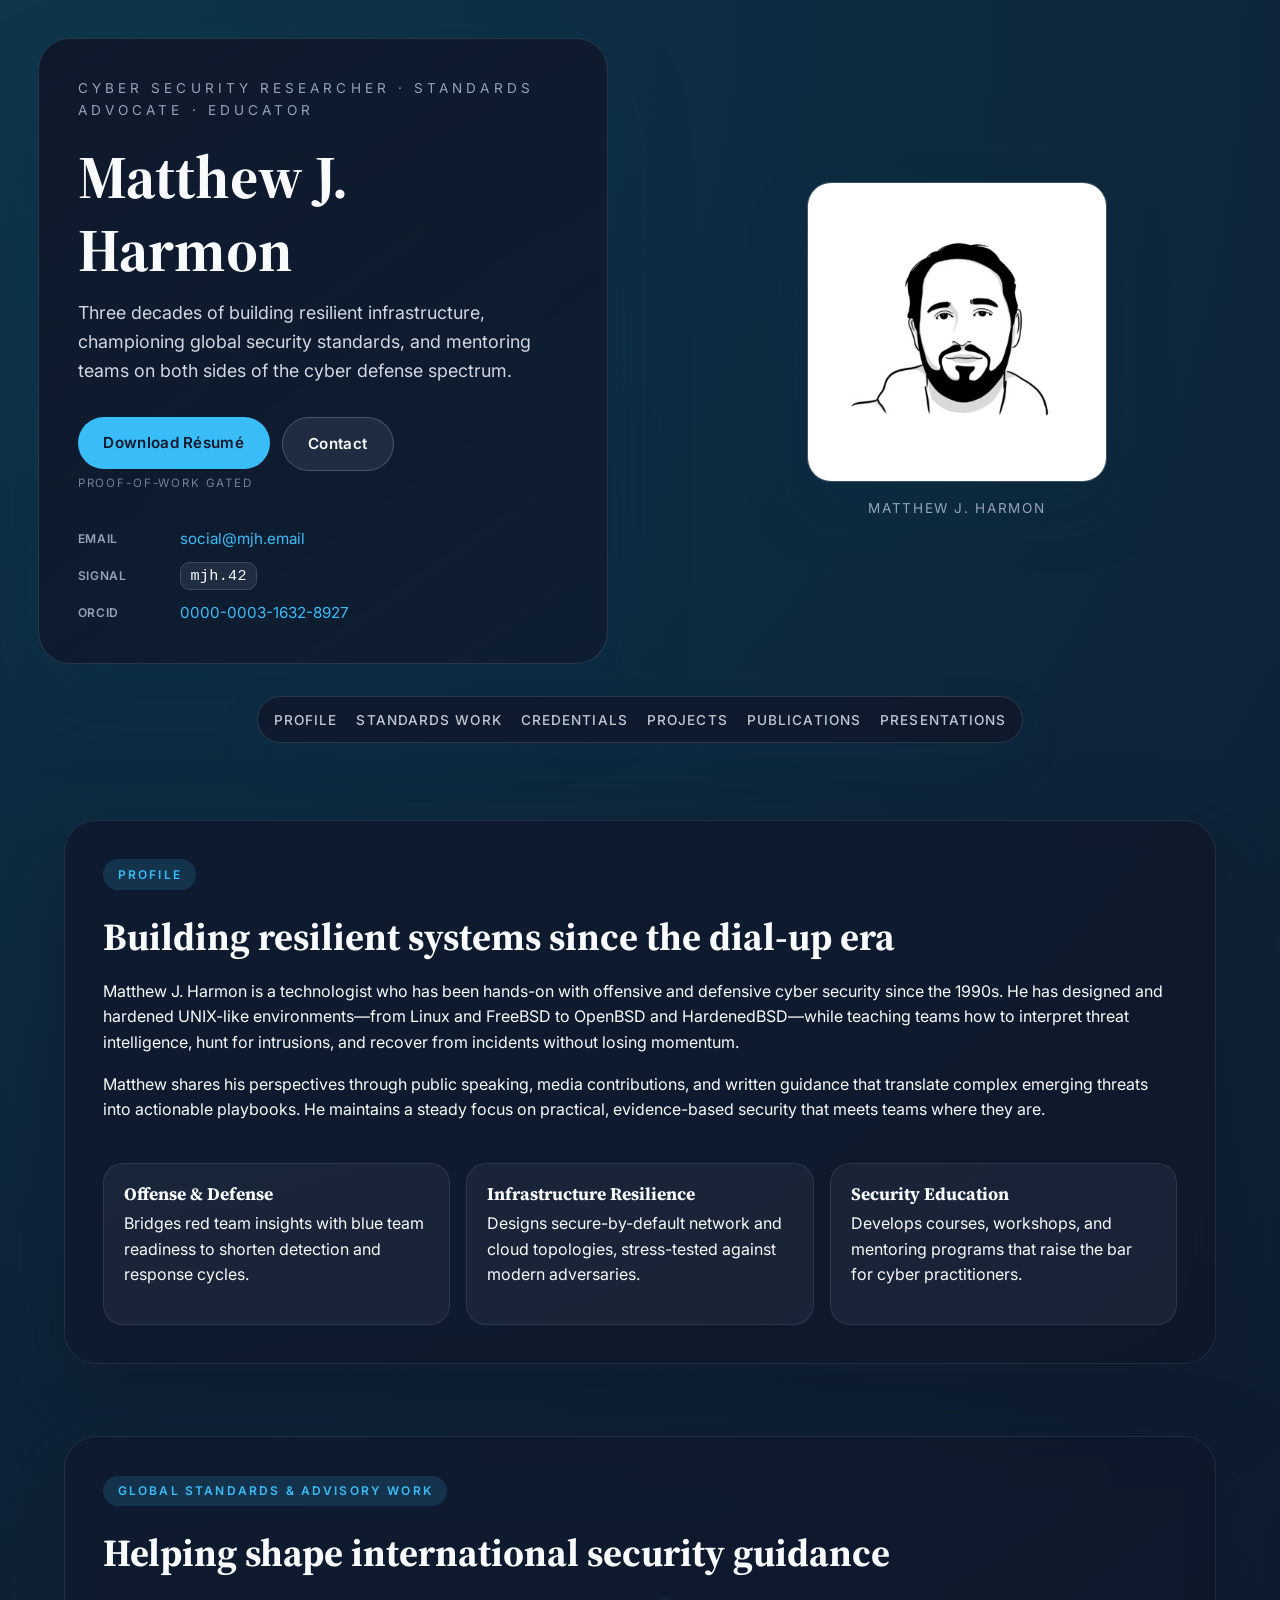
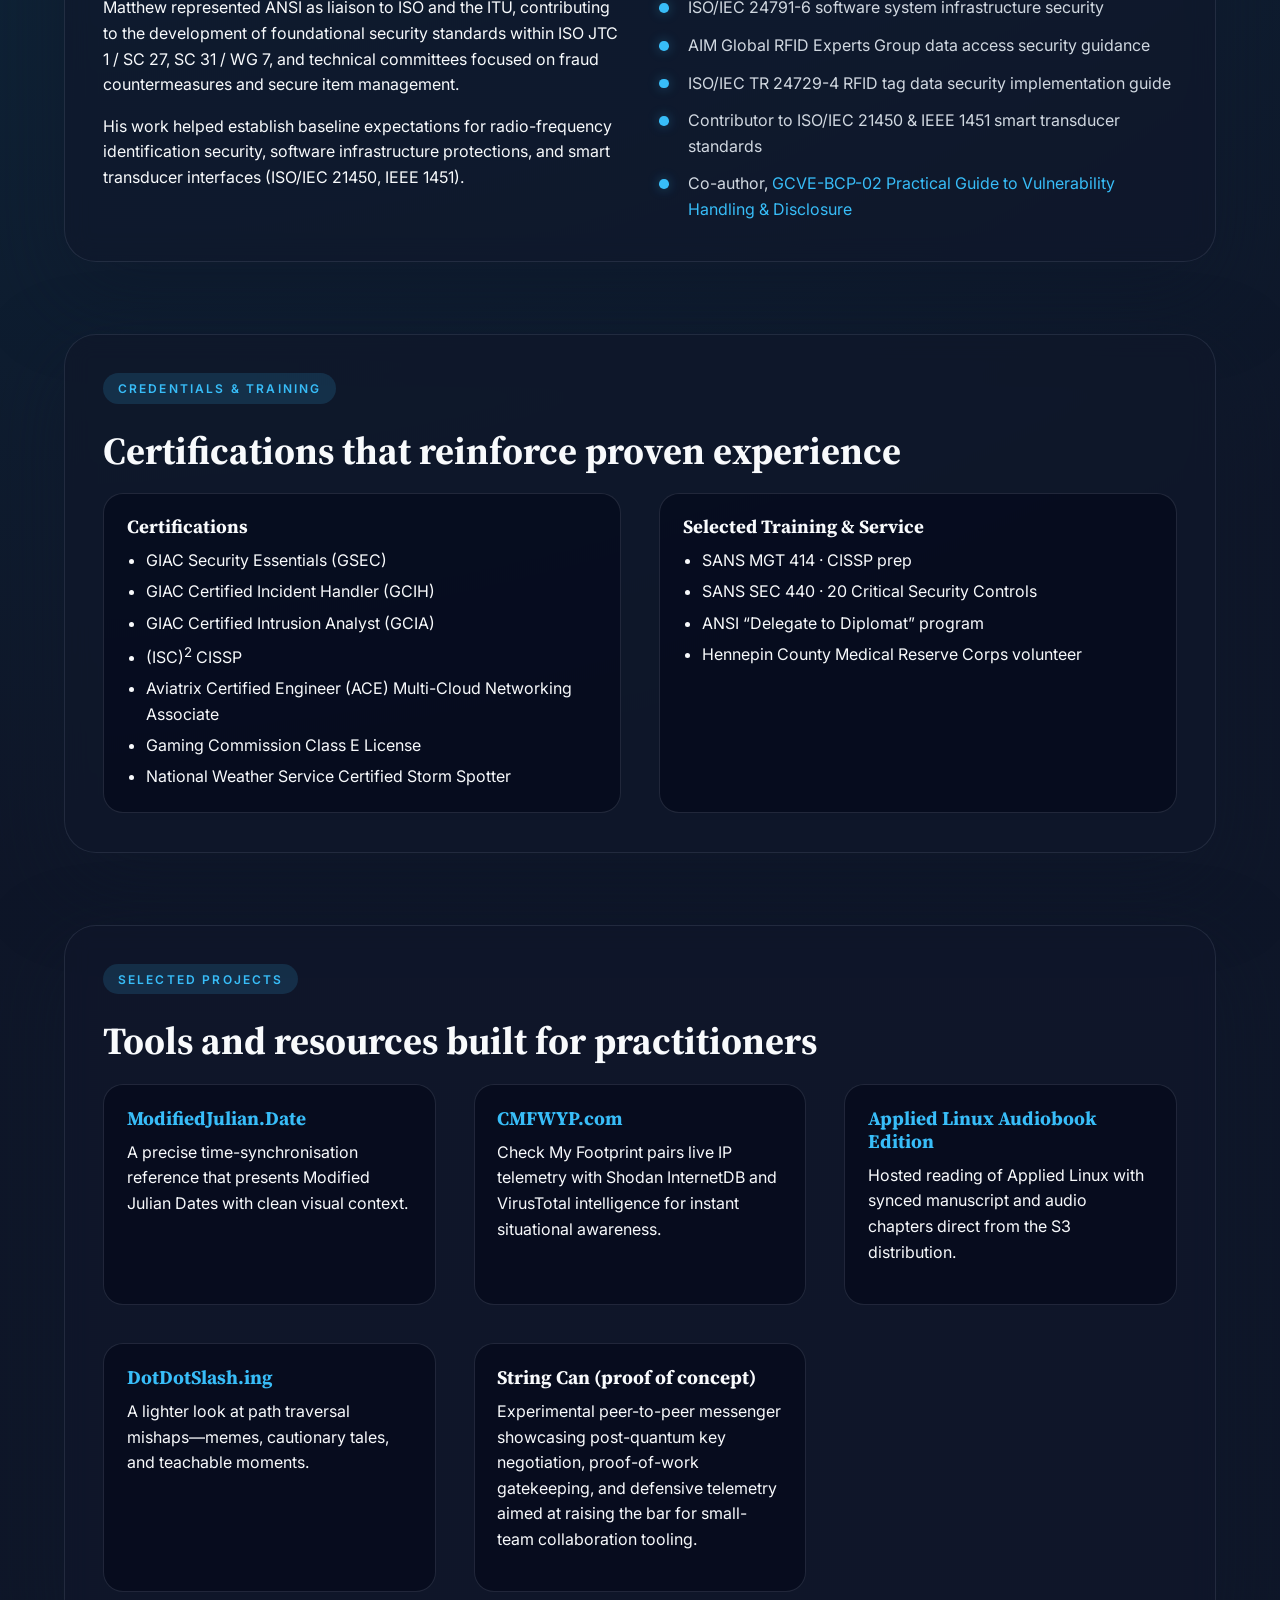
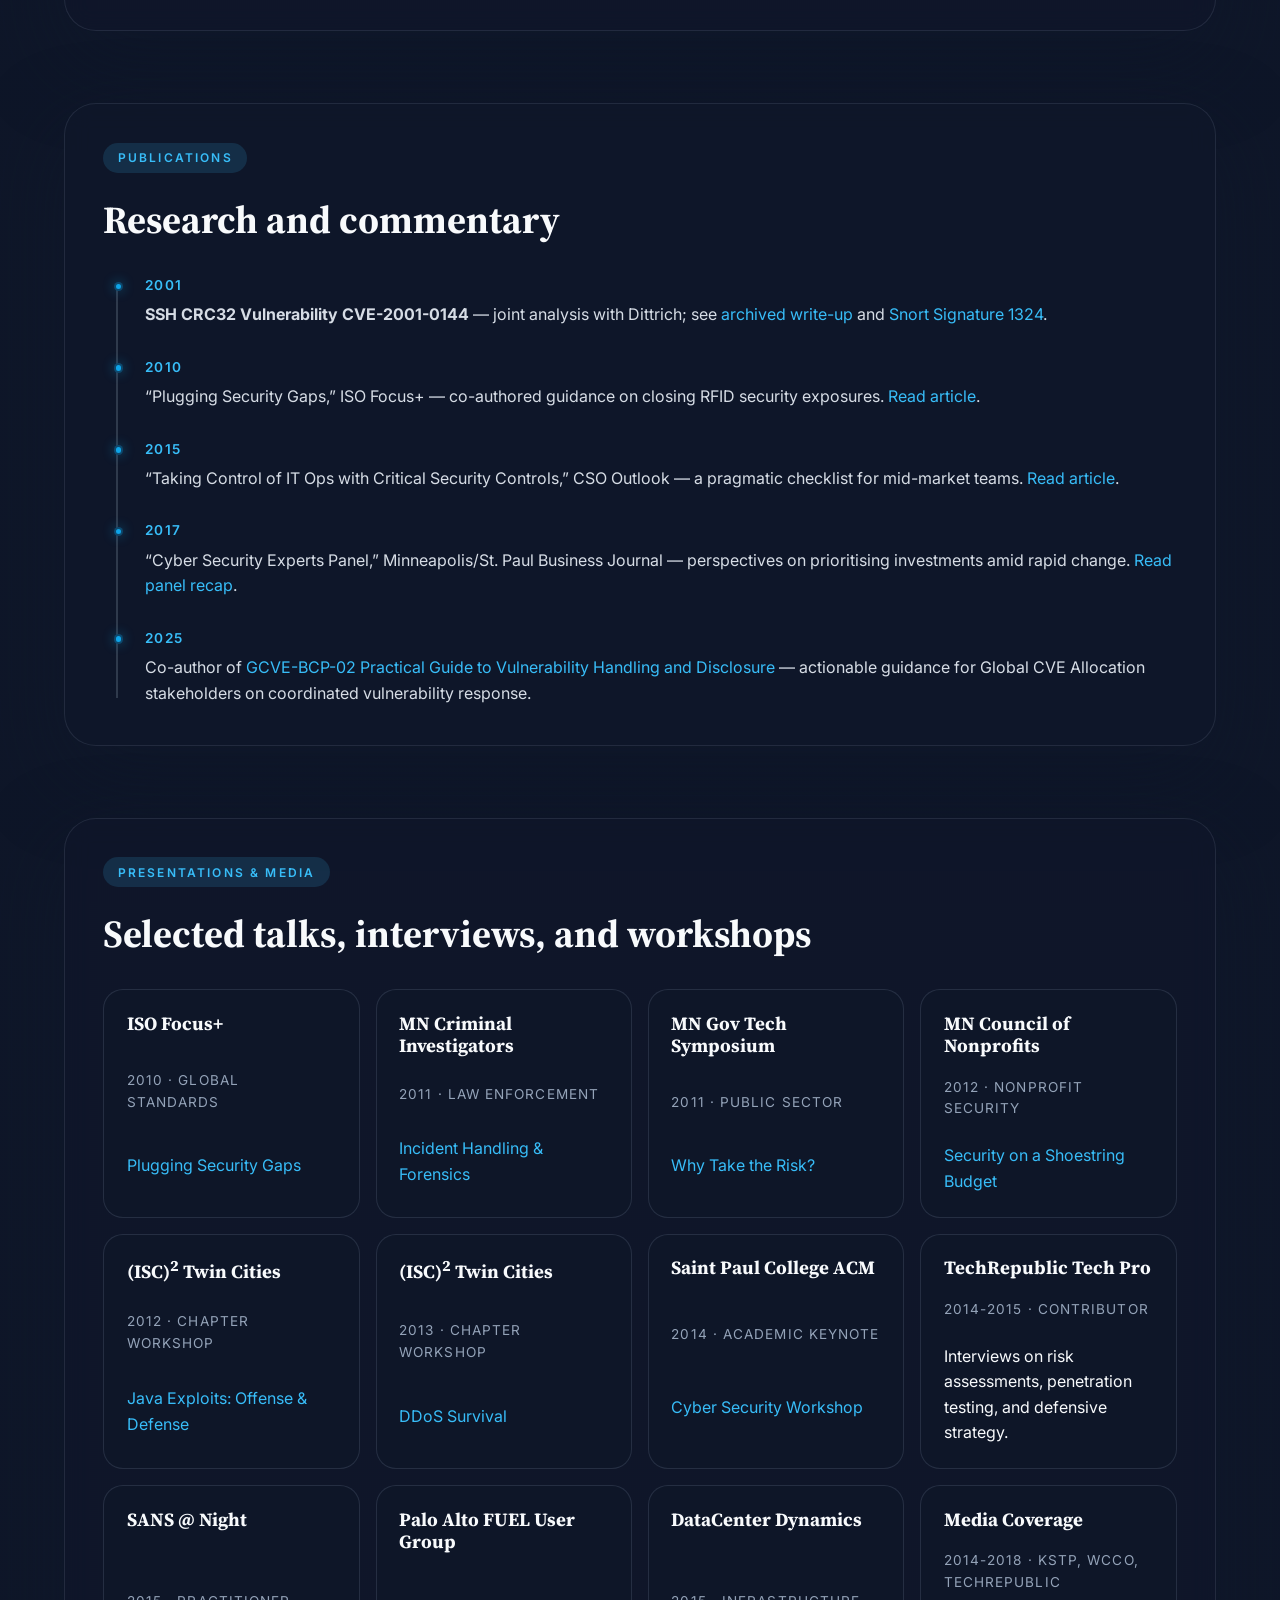
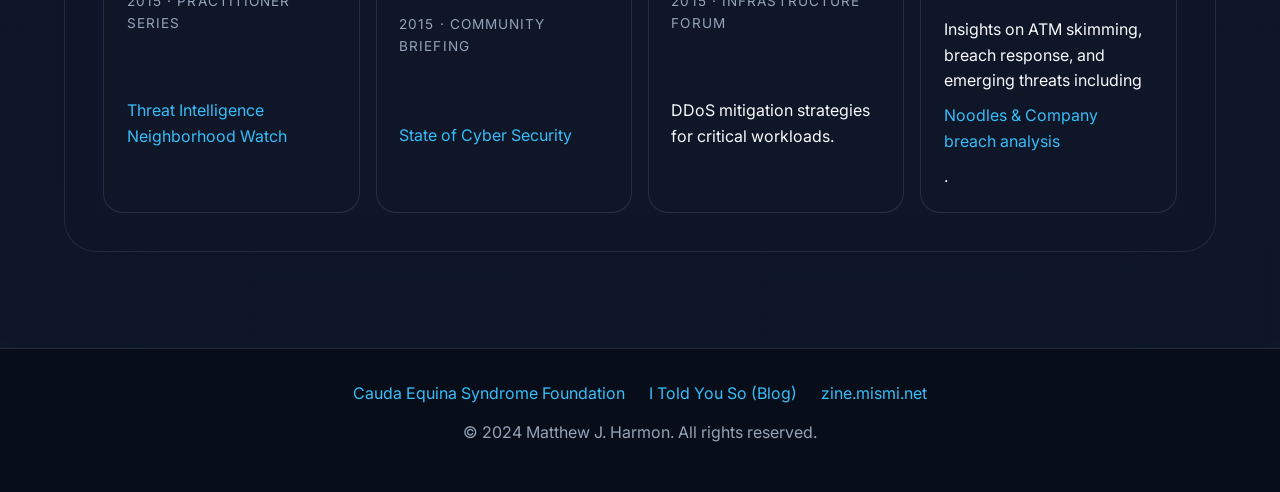
==== commit dfd8025f: "Add files via upload" ====
--- a/index.html
+++ b/index.html
@@ -170,6 +170,13 @@
             <h3><a href="https://DotDotSlash.ing">DotDotSlash.ing</a></h3>
             <p>A lighter look at path traversal mishaps—memes, cautionary tales, and teachable moments.</p>
           </article>
+          <article>
+            <h3>String Can (proof of concept)</h3>
+            <p>
+              Experimental peer-to-peer messenger showcasing post-quantum key negotiation, proof-of-work gatekeeping,
+              and defensive telemetry aimed at raising the bar for small-team collaboration tooling.
+            </p>
+          </article>
         </div>
       </section>
 
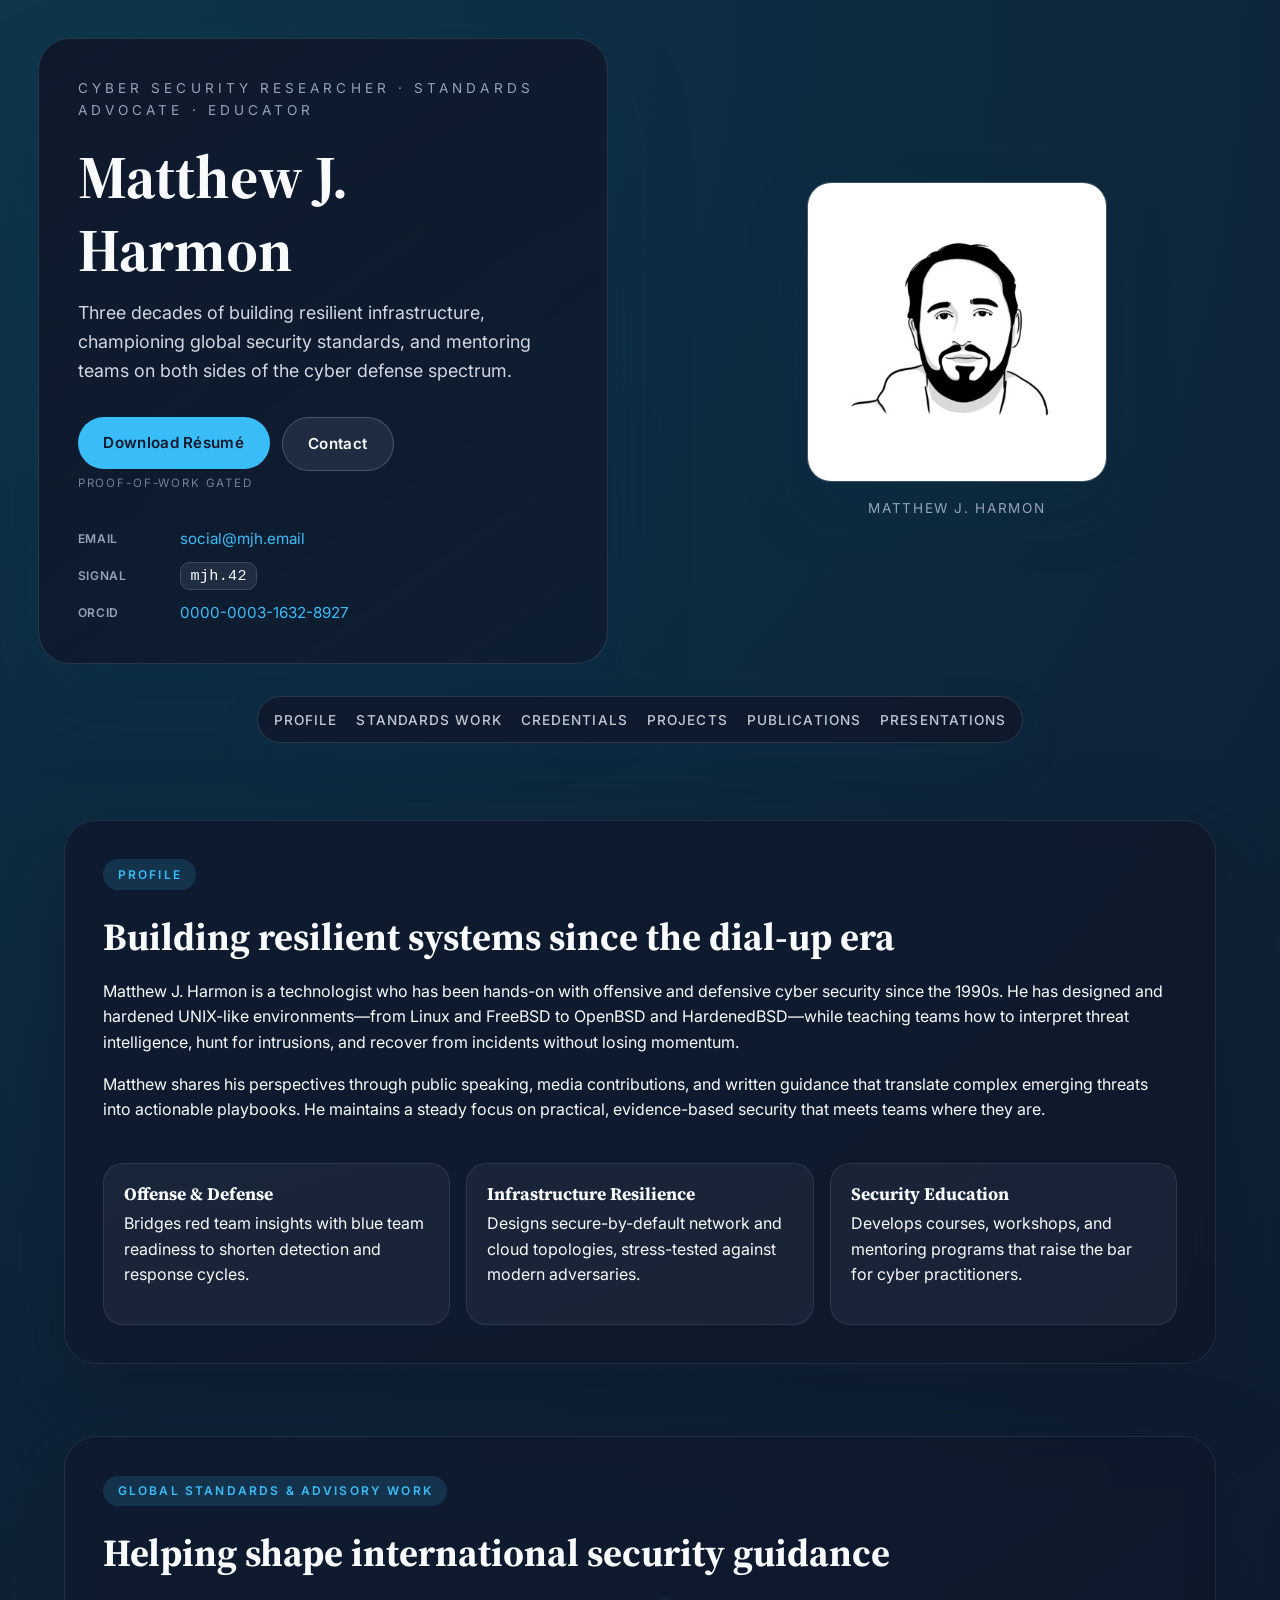
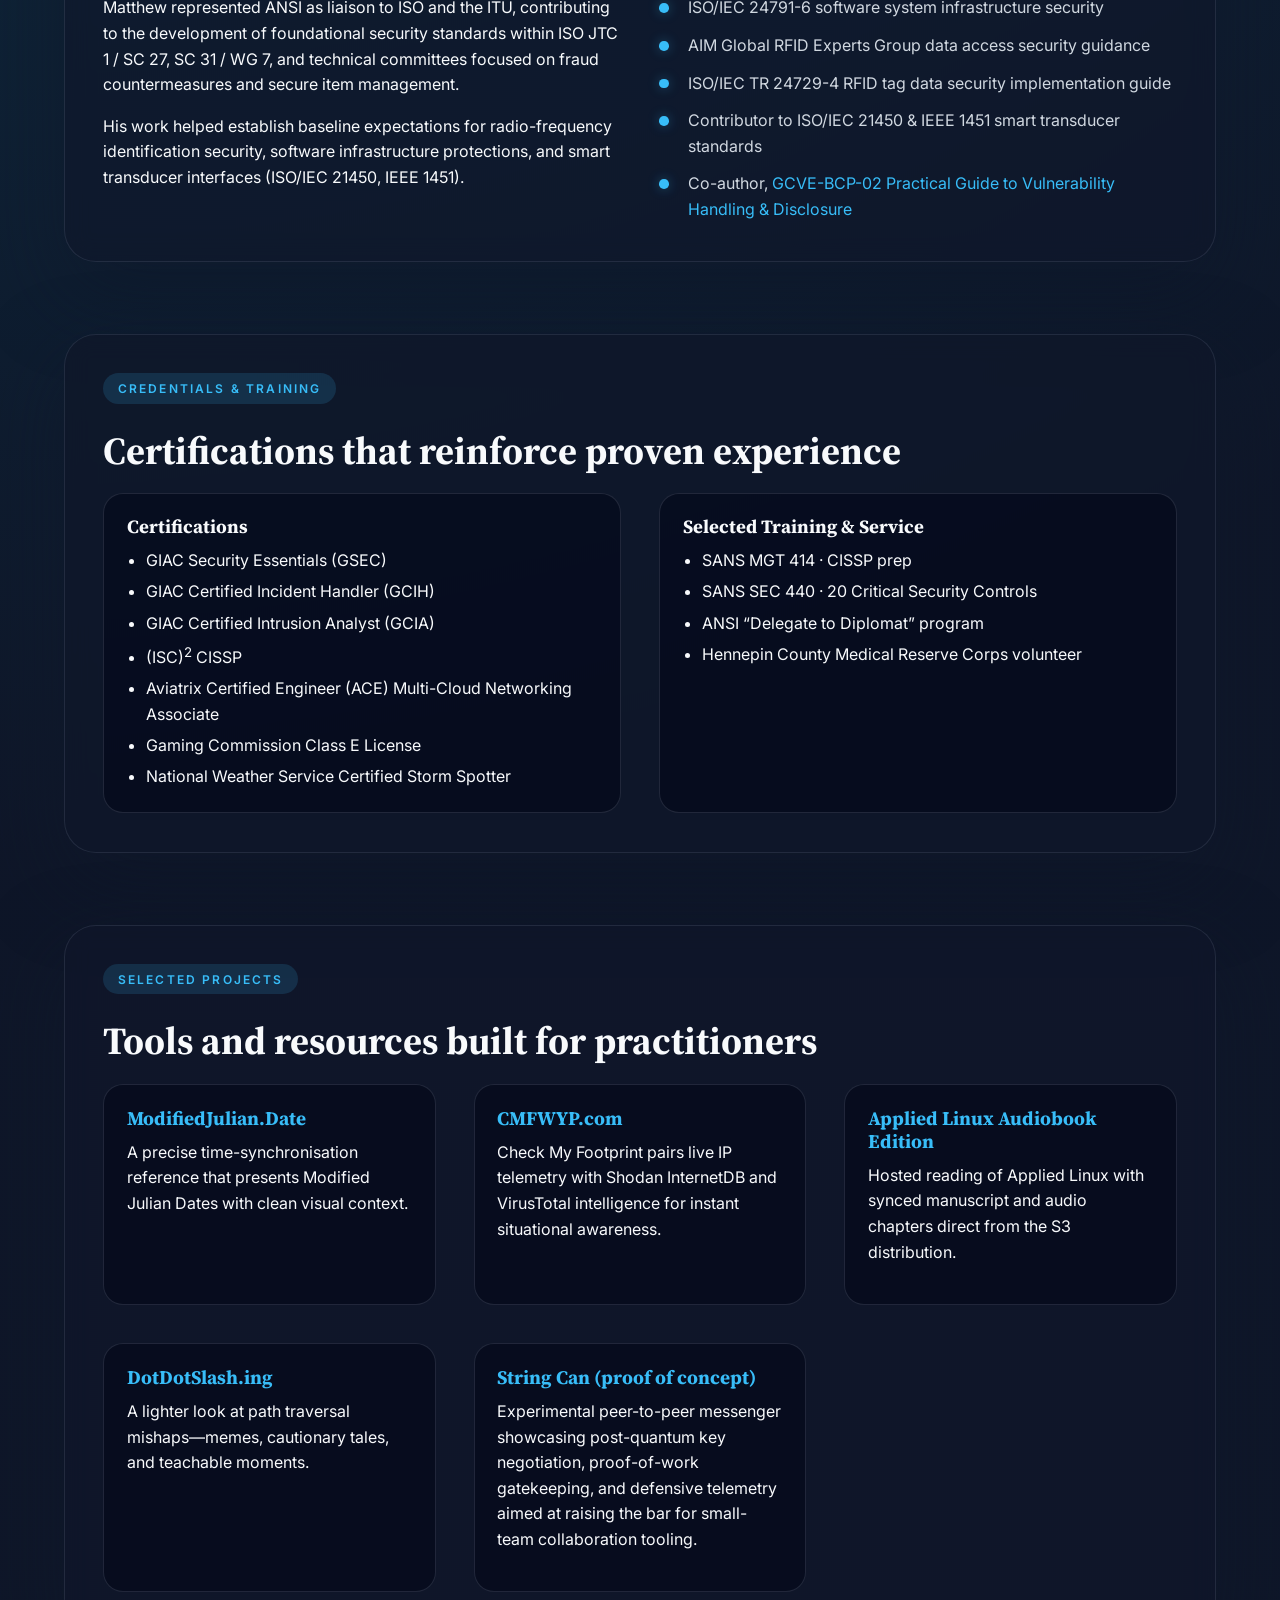
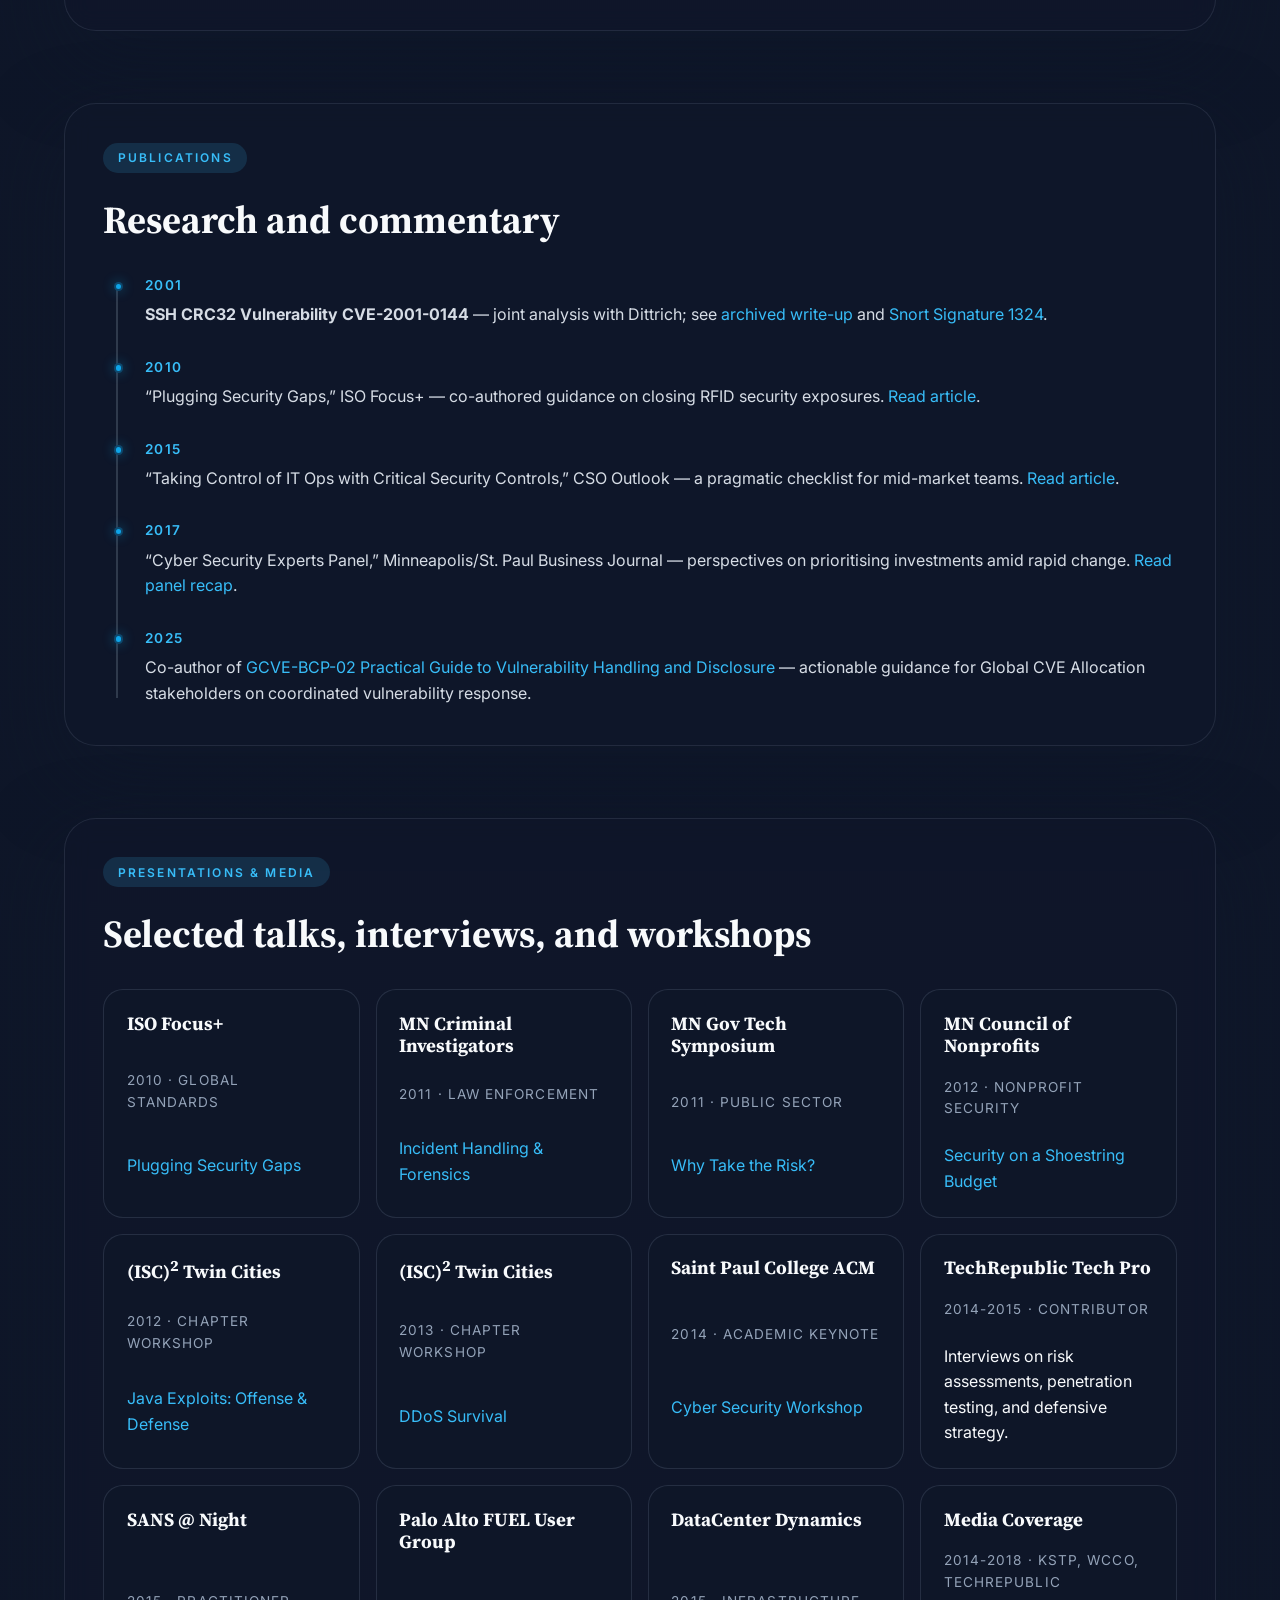
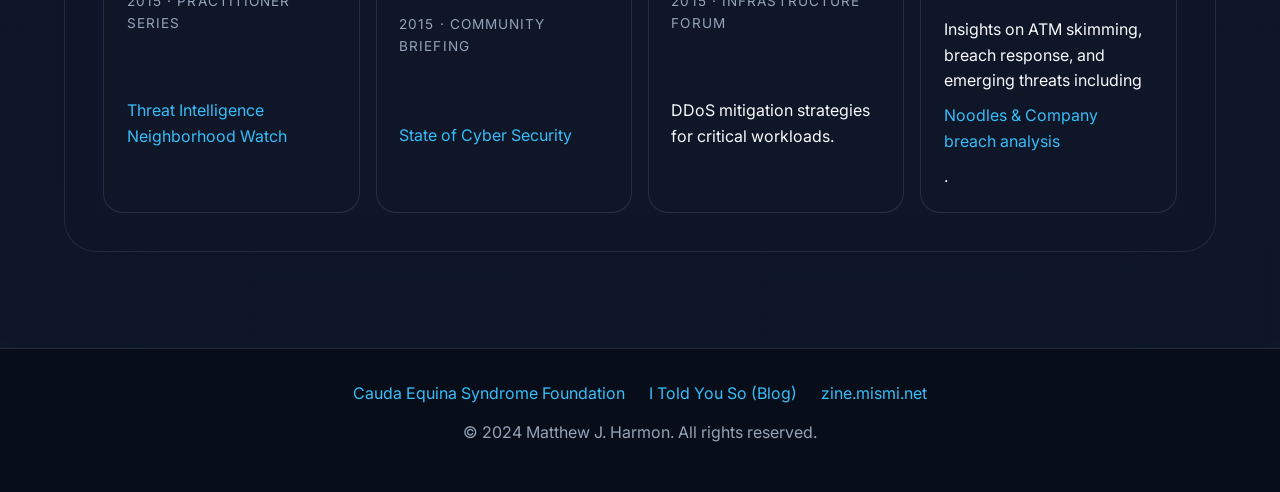
==== commit ef0e22ba: "Add String Can repository String Can repository added: https://codeberg.org/matthewjharmon/stringcan" ====
--- a/index.html
+++ b/index.html
@@ -171,7 +171,7 @@
             <p>A lighter look at path traversal mishaps—memes, cautionary tales, and teachable moments.</p>
           </article>
           <article>
-            <h3>String Can (proof of concept)</h3>
+            <h3><a href="https://codeberg.org/matthewjharmon/stringcan">String Can (proof of concept)</a></h3>
             <p>
               Experimental peer-to-peer messenger showcasing post-quantum key negotiation, proof-of-work gatekeeping,
               and defensive telemetry aimed at raising the bar for small-team collaboration tooling.
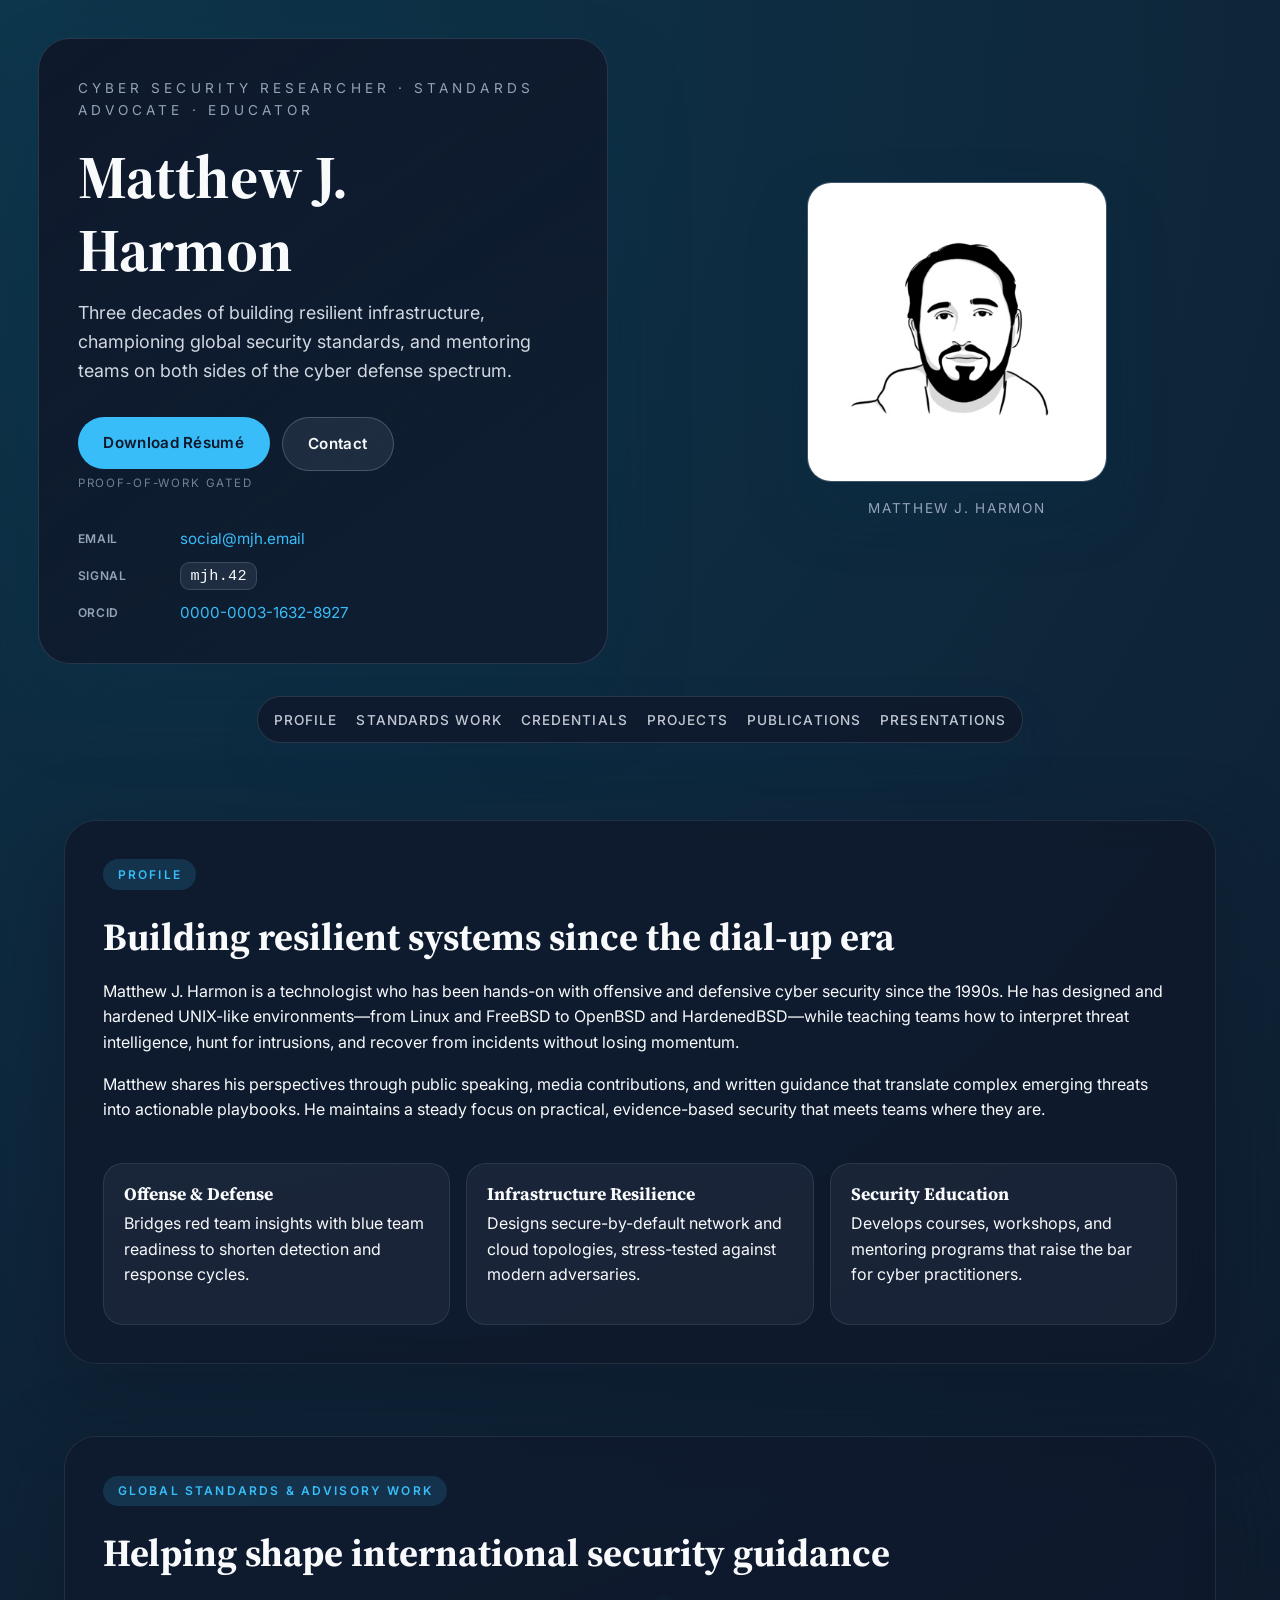
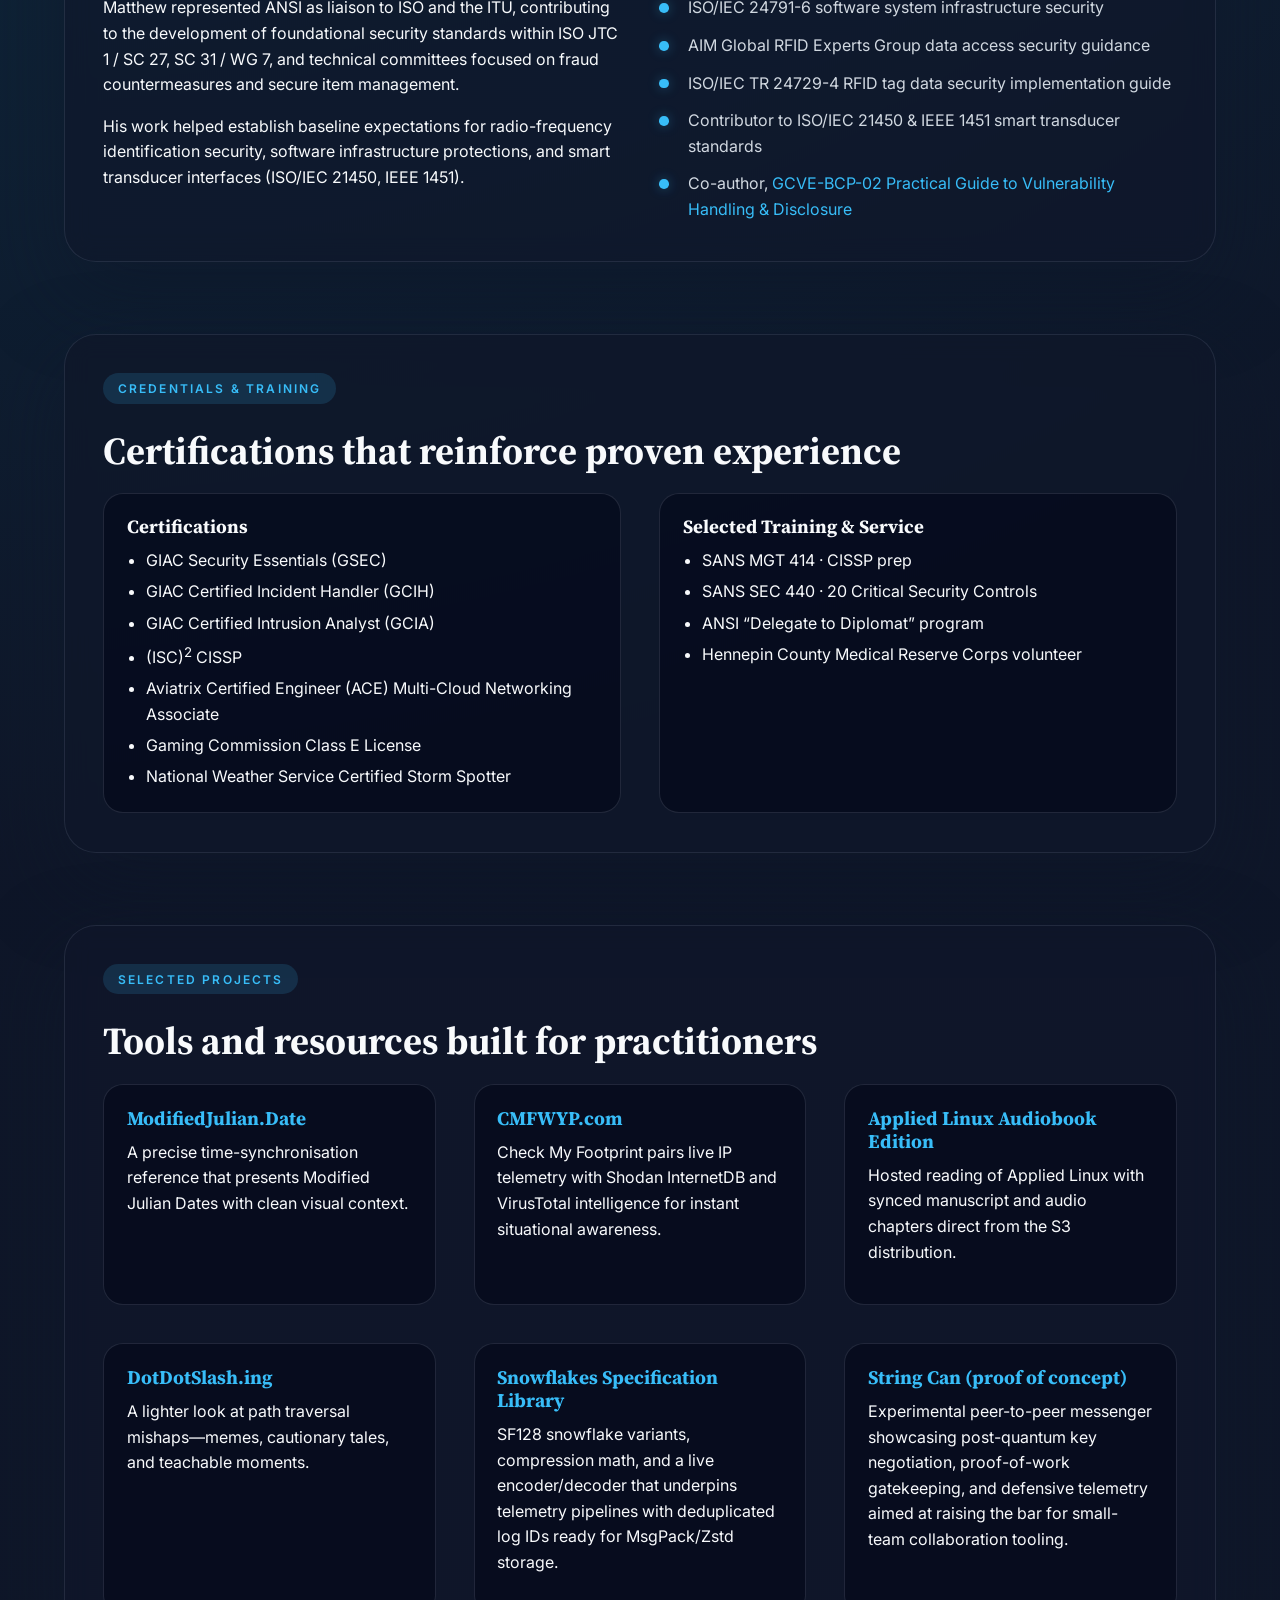
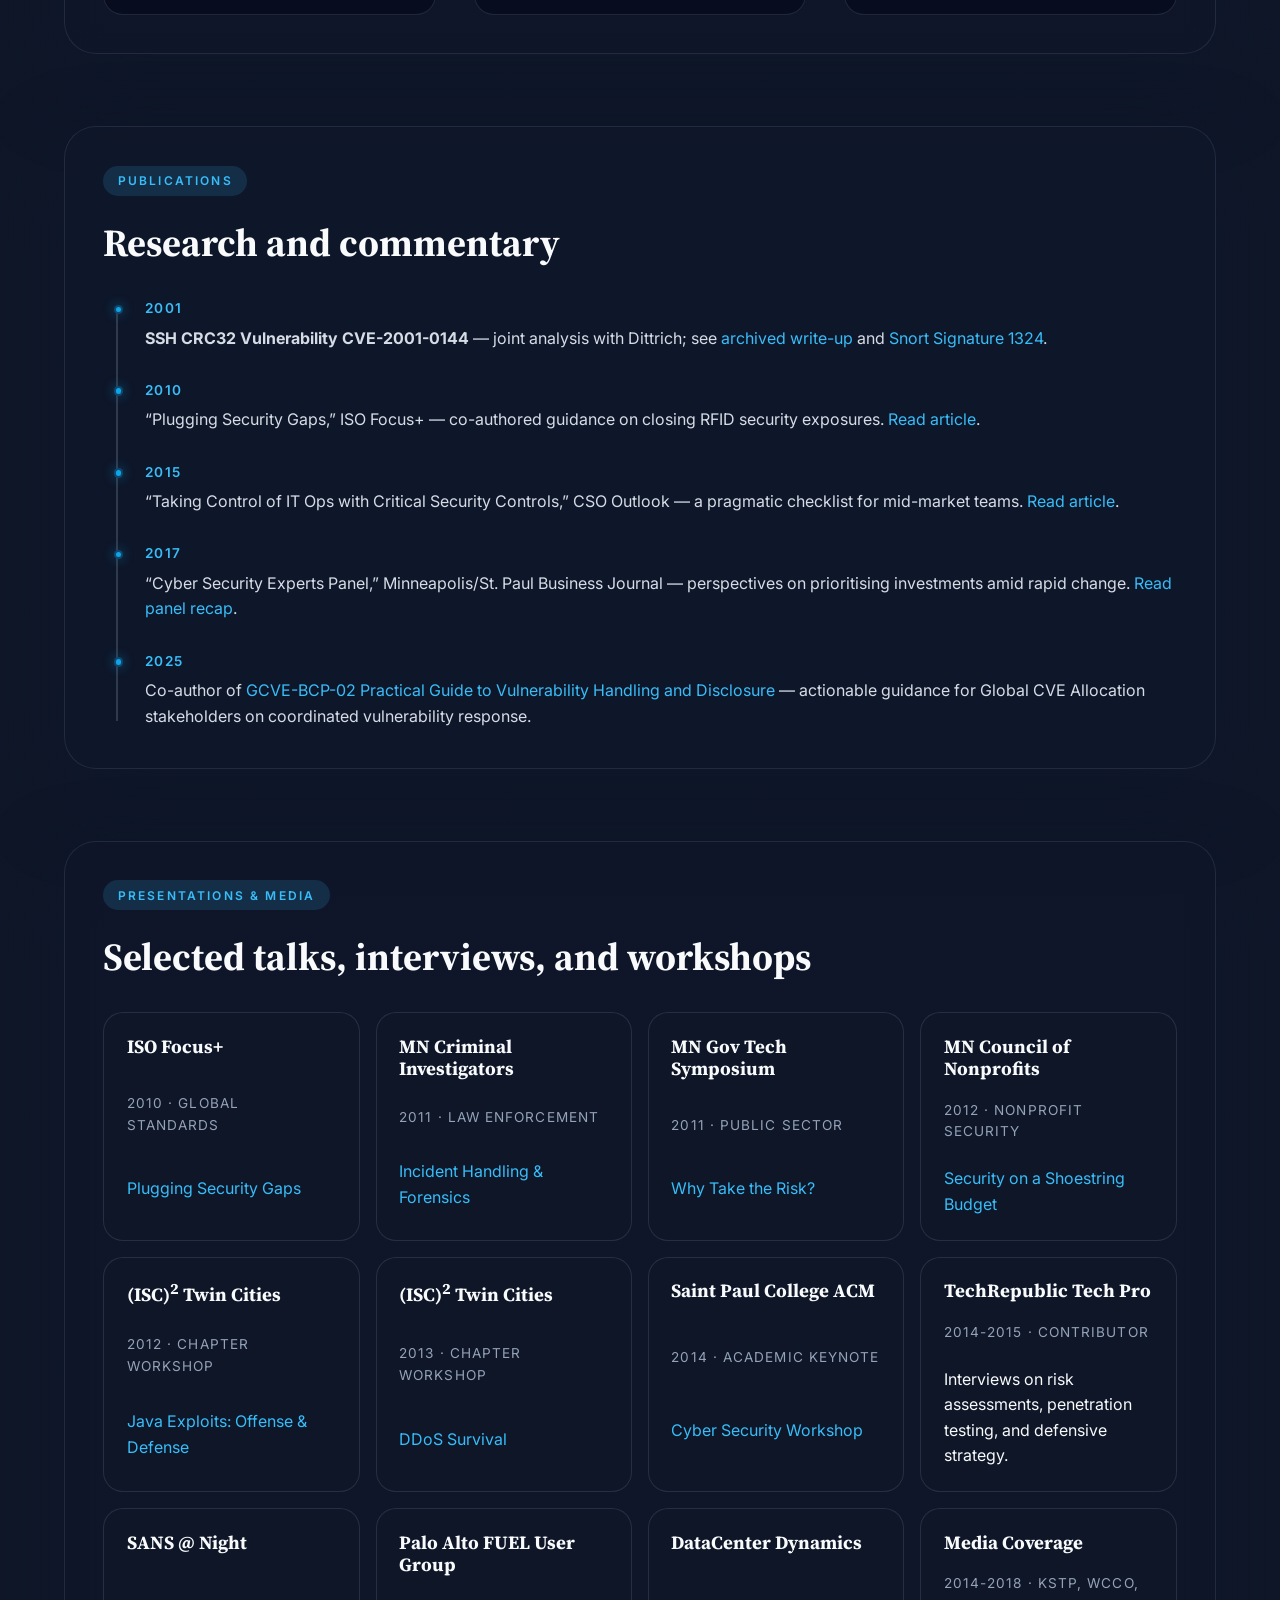
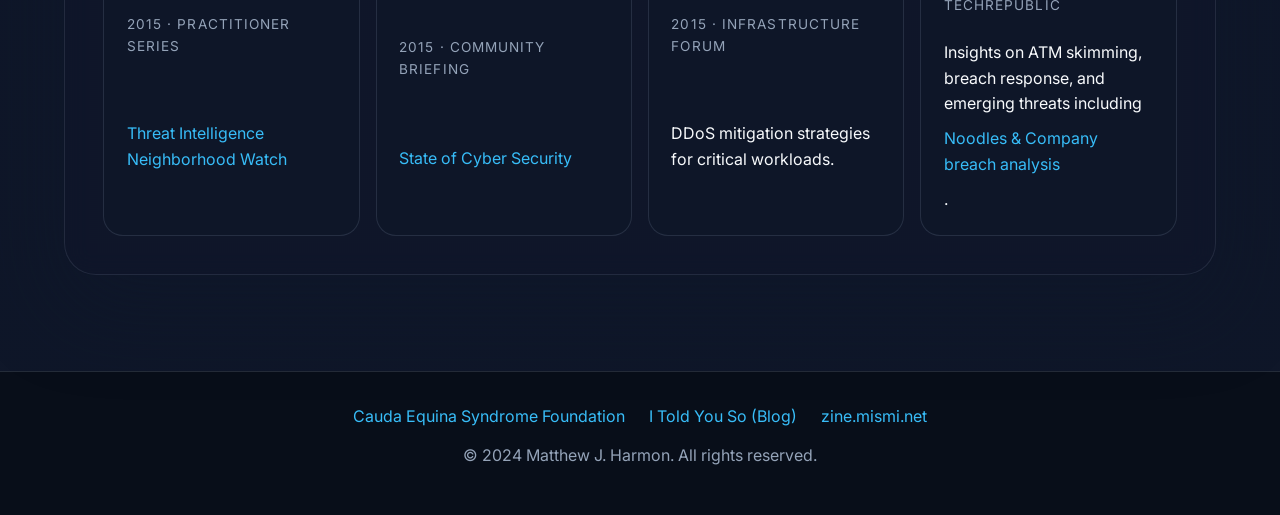
==== commit 74bb0bc1: "Added Snowflakes" ====
--- a/index.html
+++ b/index.html
@@ -171,6 +171,13 @@
             <p>A lighter look at path traversal mishaps—memes, cautionary tales, and teachable moments.</p>
           </article>
           <article>
+            <h3><a href="https://snowflake.directory">Snowflakes Specification Library</a></h3>
+            <p>
+              SF128 snowflake variants, compression math, and a live encoder/decoder that underpins telemetry pipelines
+              with deduplicated log IDs ready for MsgPack/Zstd storage.
+            </p>
+          </article>
+          <article>
             <h3><a href="https://codeberg.org/matthewjharmon/stringcan">String Can (proof of concept)</a></h3>
             <p>
               Experimental peer-to-peer messenger showcasing post-quantum key negotiation, proof-of-work gatekeeping,
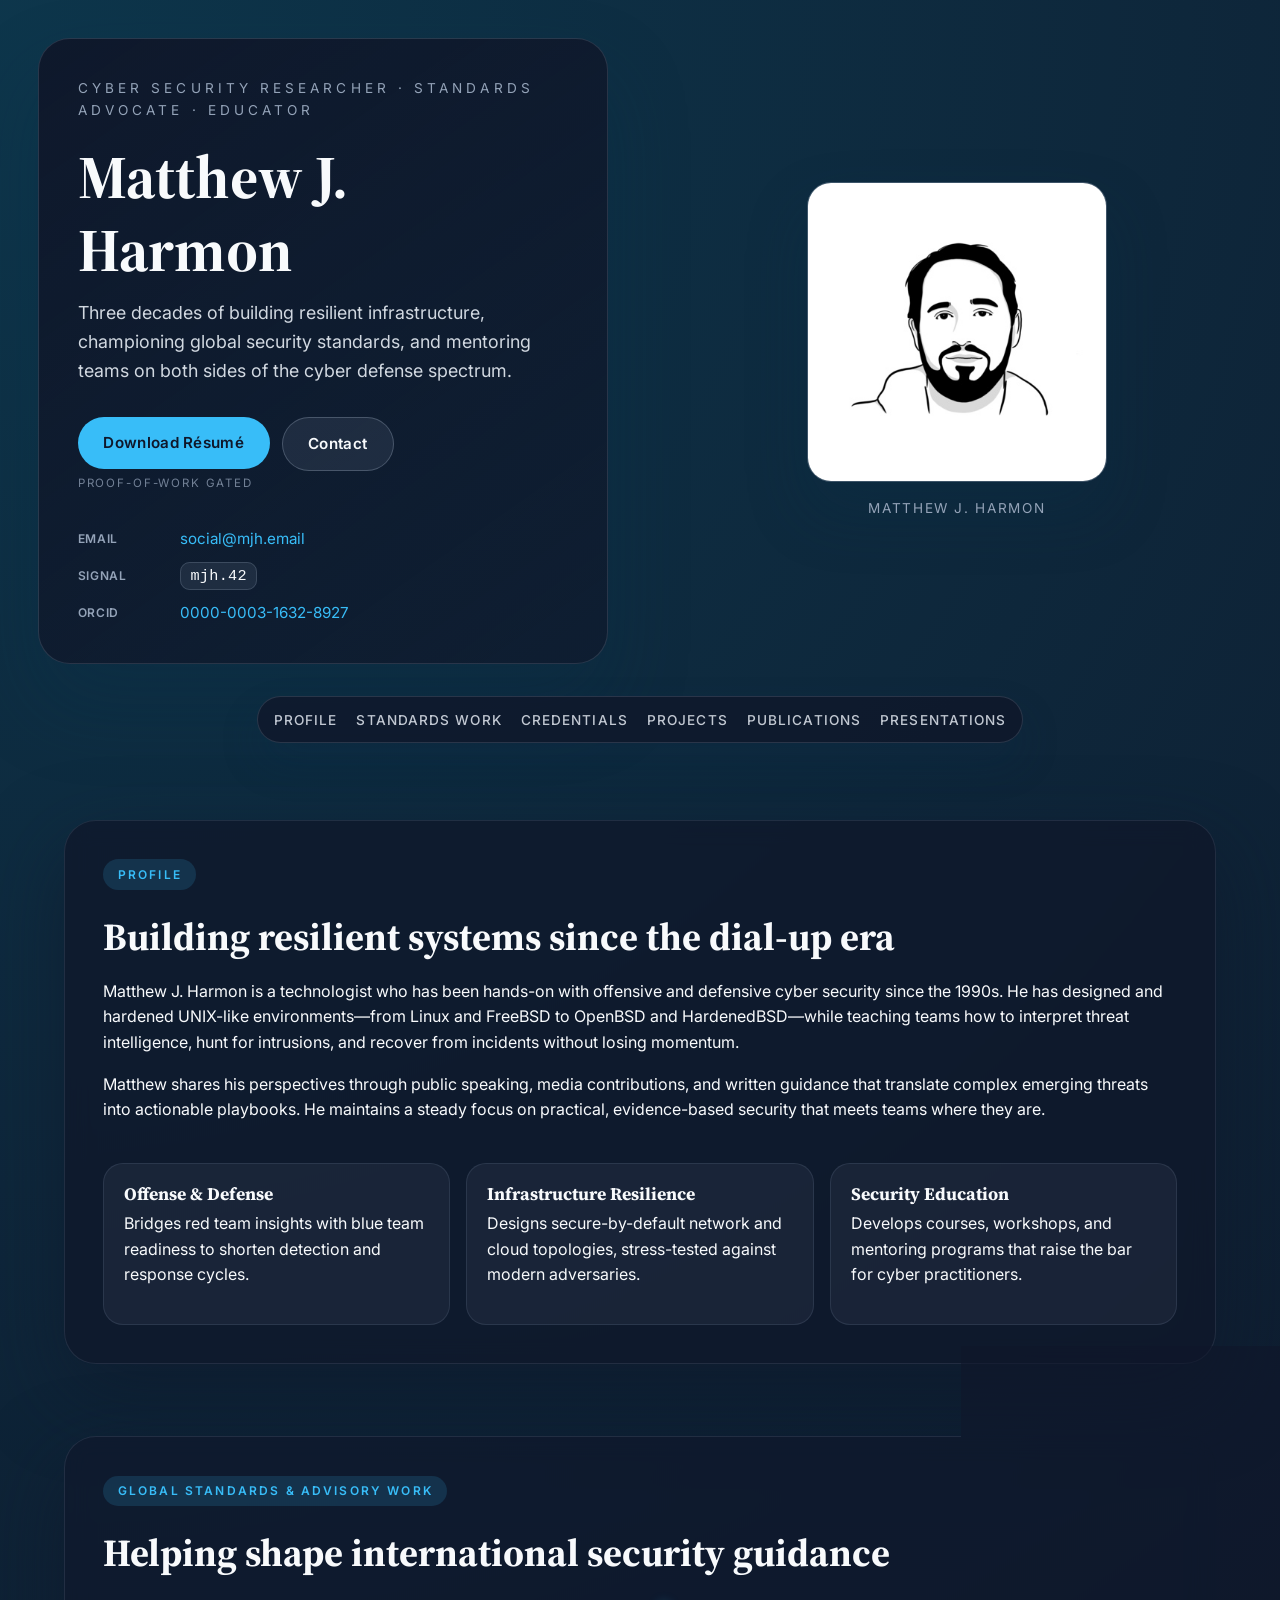
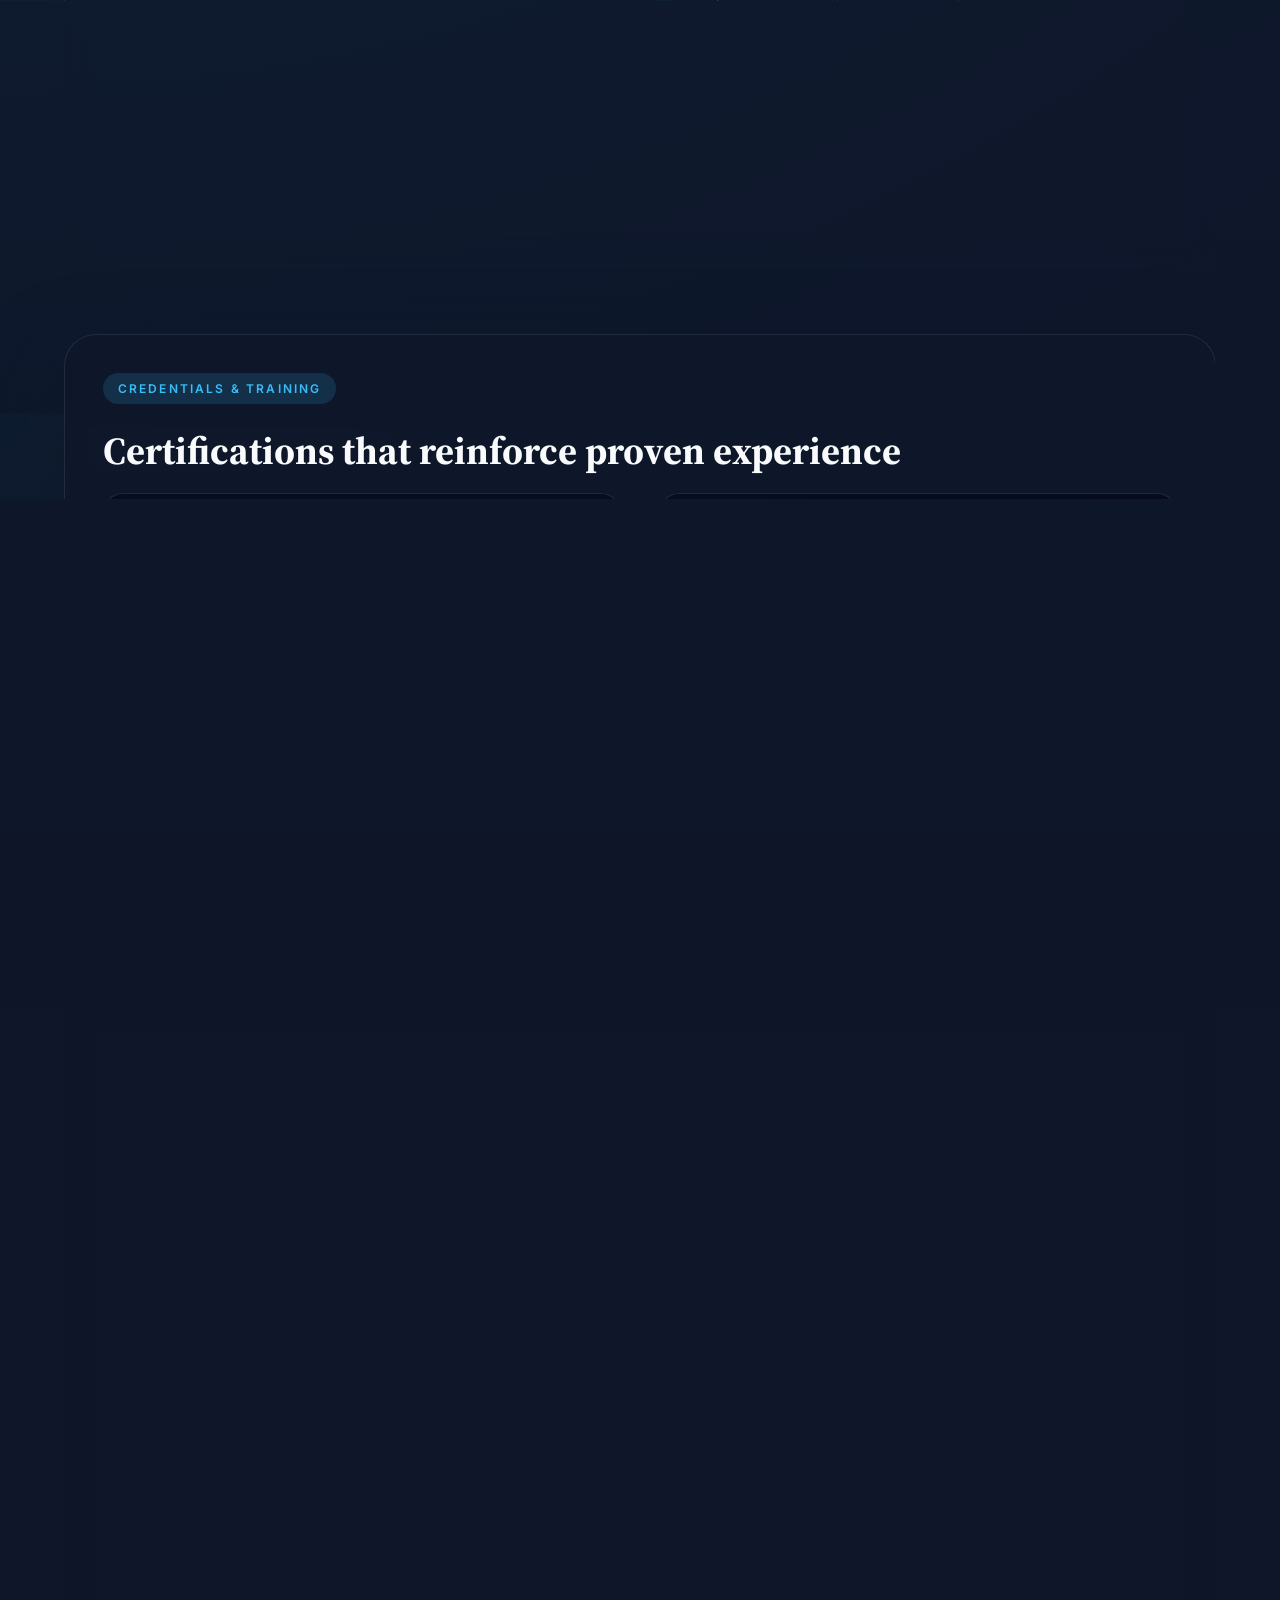
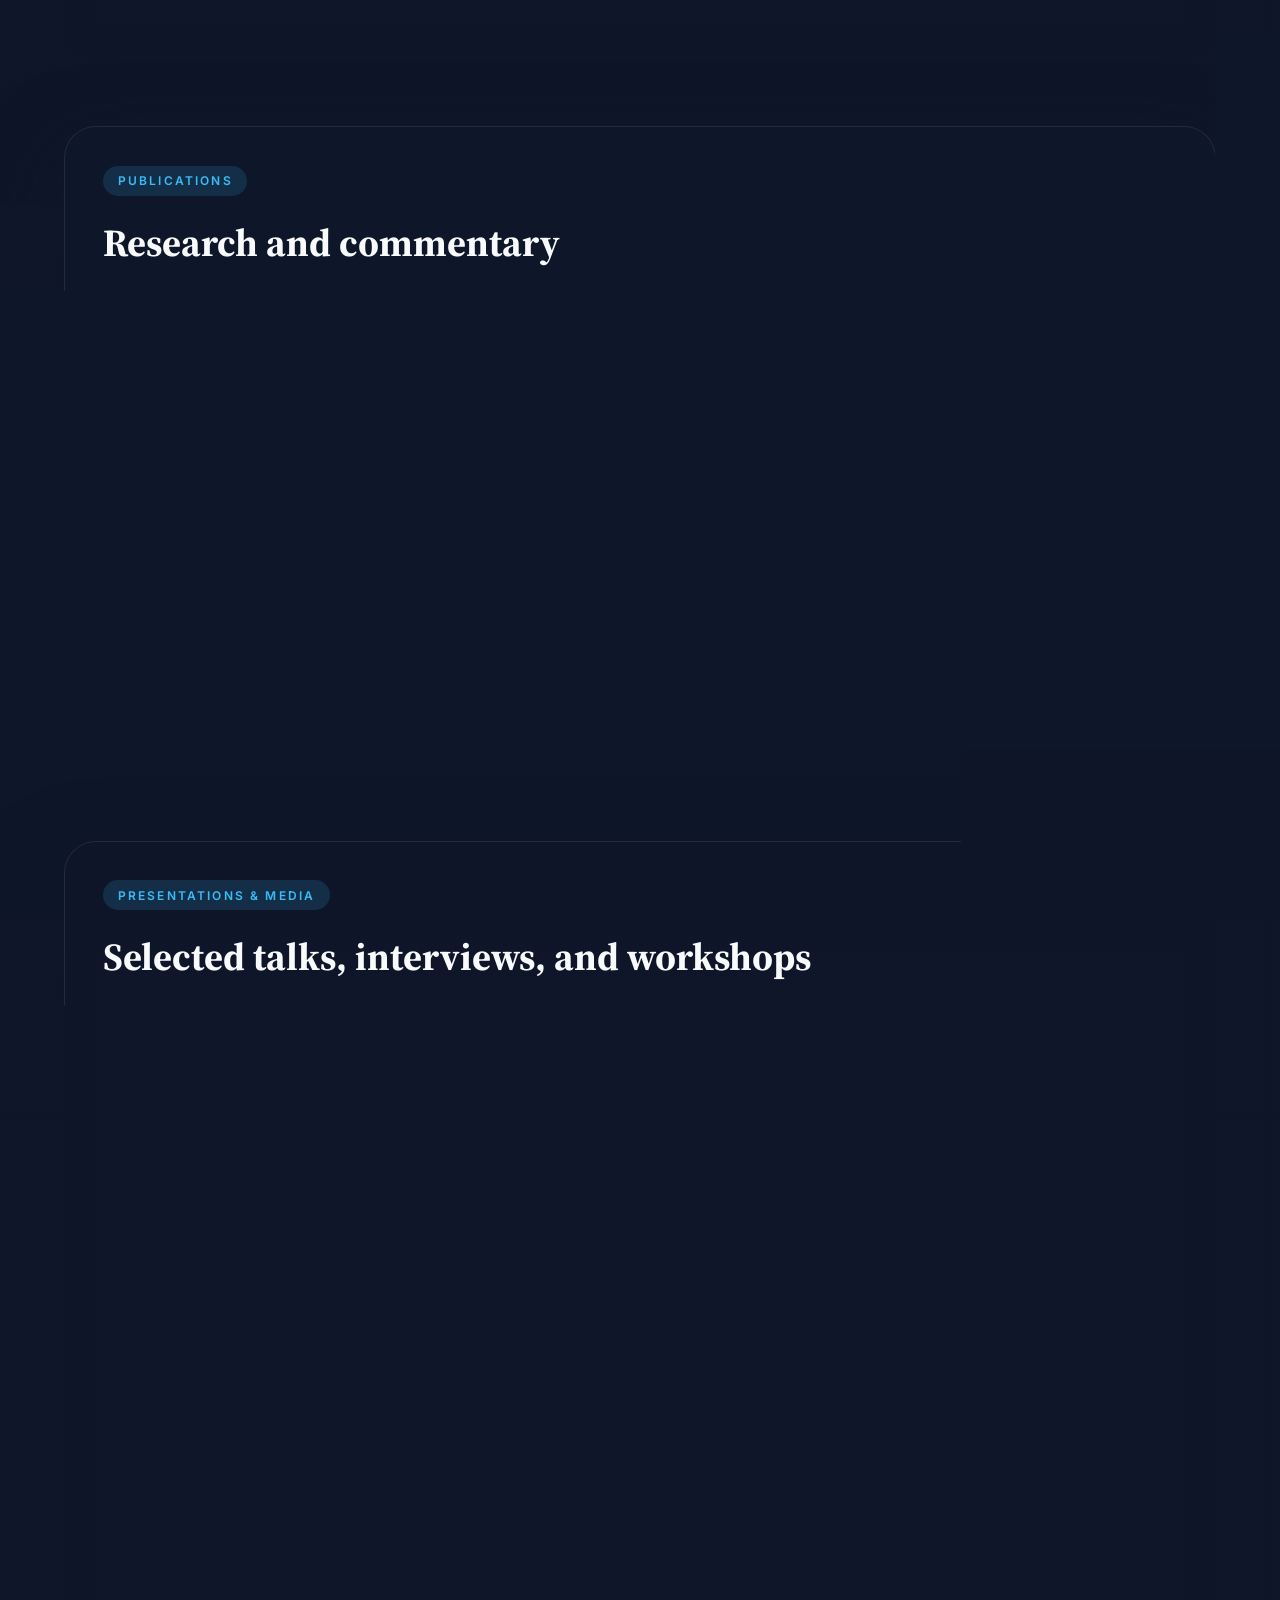
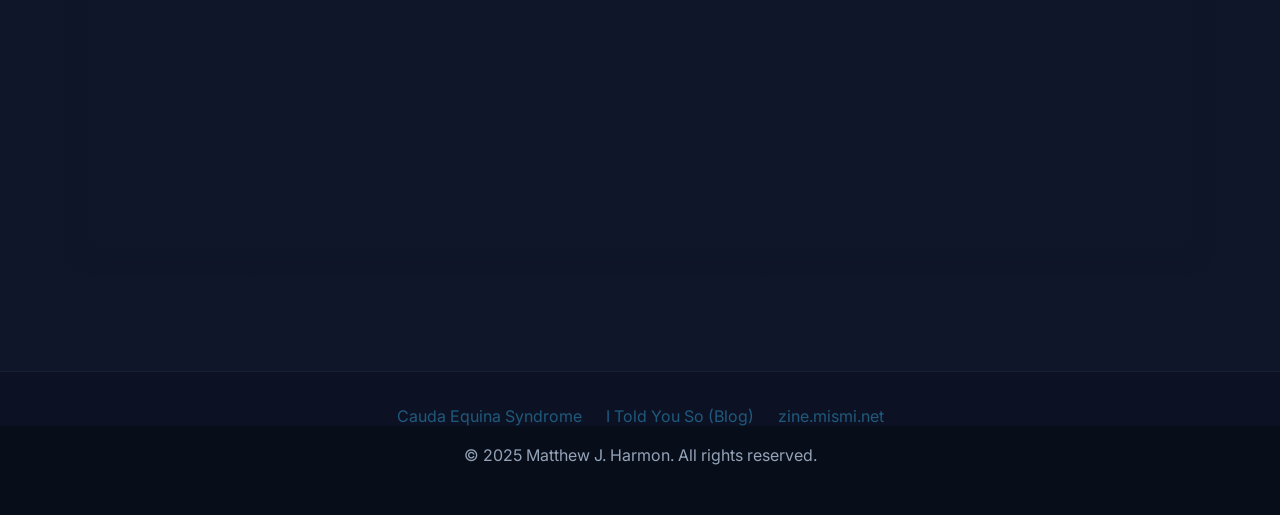
==== commit a5fae8c8: "Copyright Footer" ====
--- a/index.html
+++ b/index.html
@@ -320,11 +320,11 @@
 
     <footer class="footer">
       <div class="footer__links">
-        <a href="https://caudaequinasyndrome.org/">Cauda Equina Syndrome Foundation</a>
+        <a href="https://caudaequinasyndrome.org/">Cauda Equina Syndrome</a>
         <a href="https://blog.itys.net/">I Told You So (Blog)</a>
         <a href="https://zine.mismi.net">zine.mismi.net</a>
       </div>
-      <p>&copy; 2024 Matthew J. Harmon. All rights reserved.</p>
+      <p>&copy; 2025 Matthew J. Harmon. All rights reserved.</p>
     </footer>
     <script src="pow.js" defer></script>
   </body>
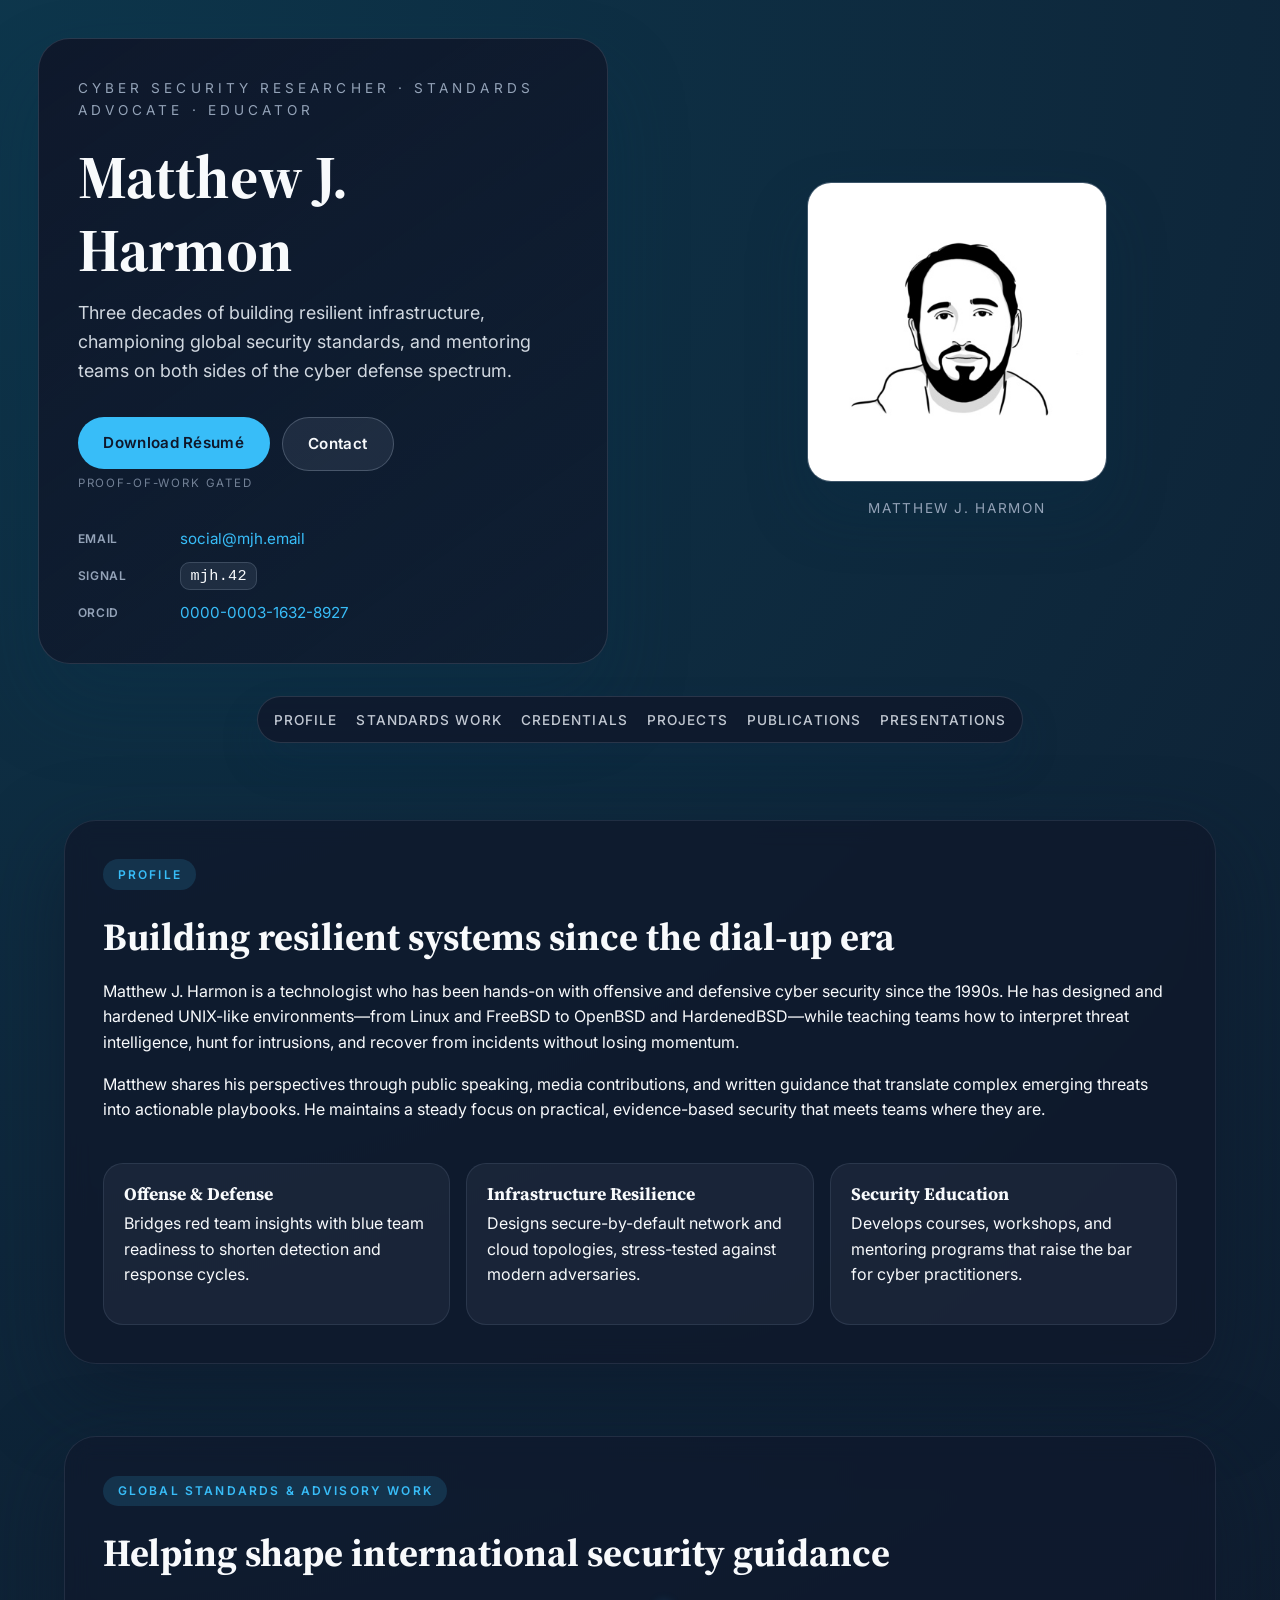
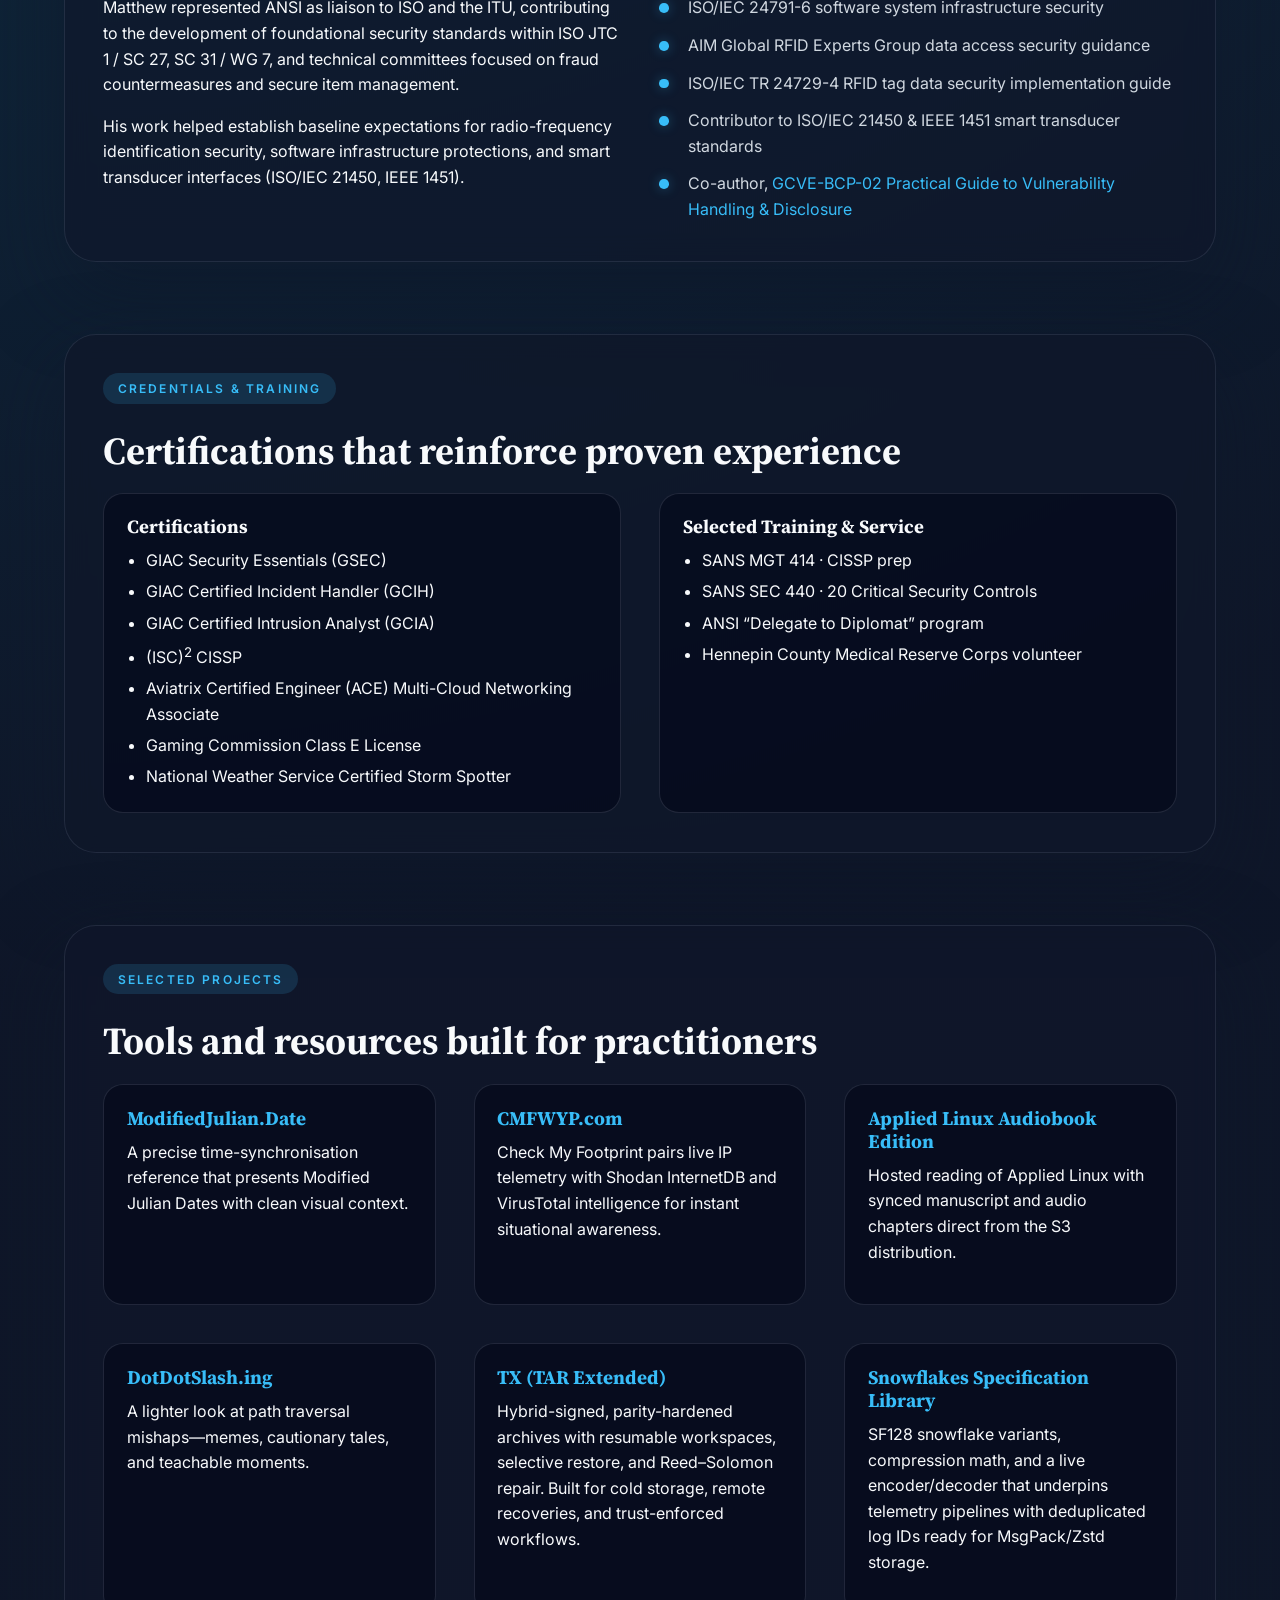
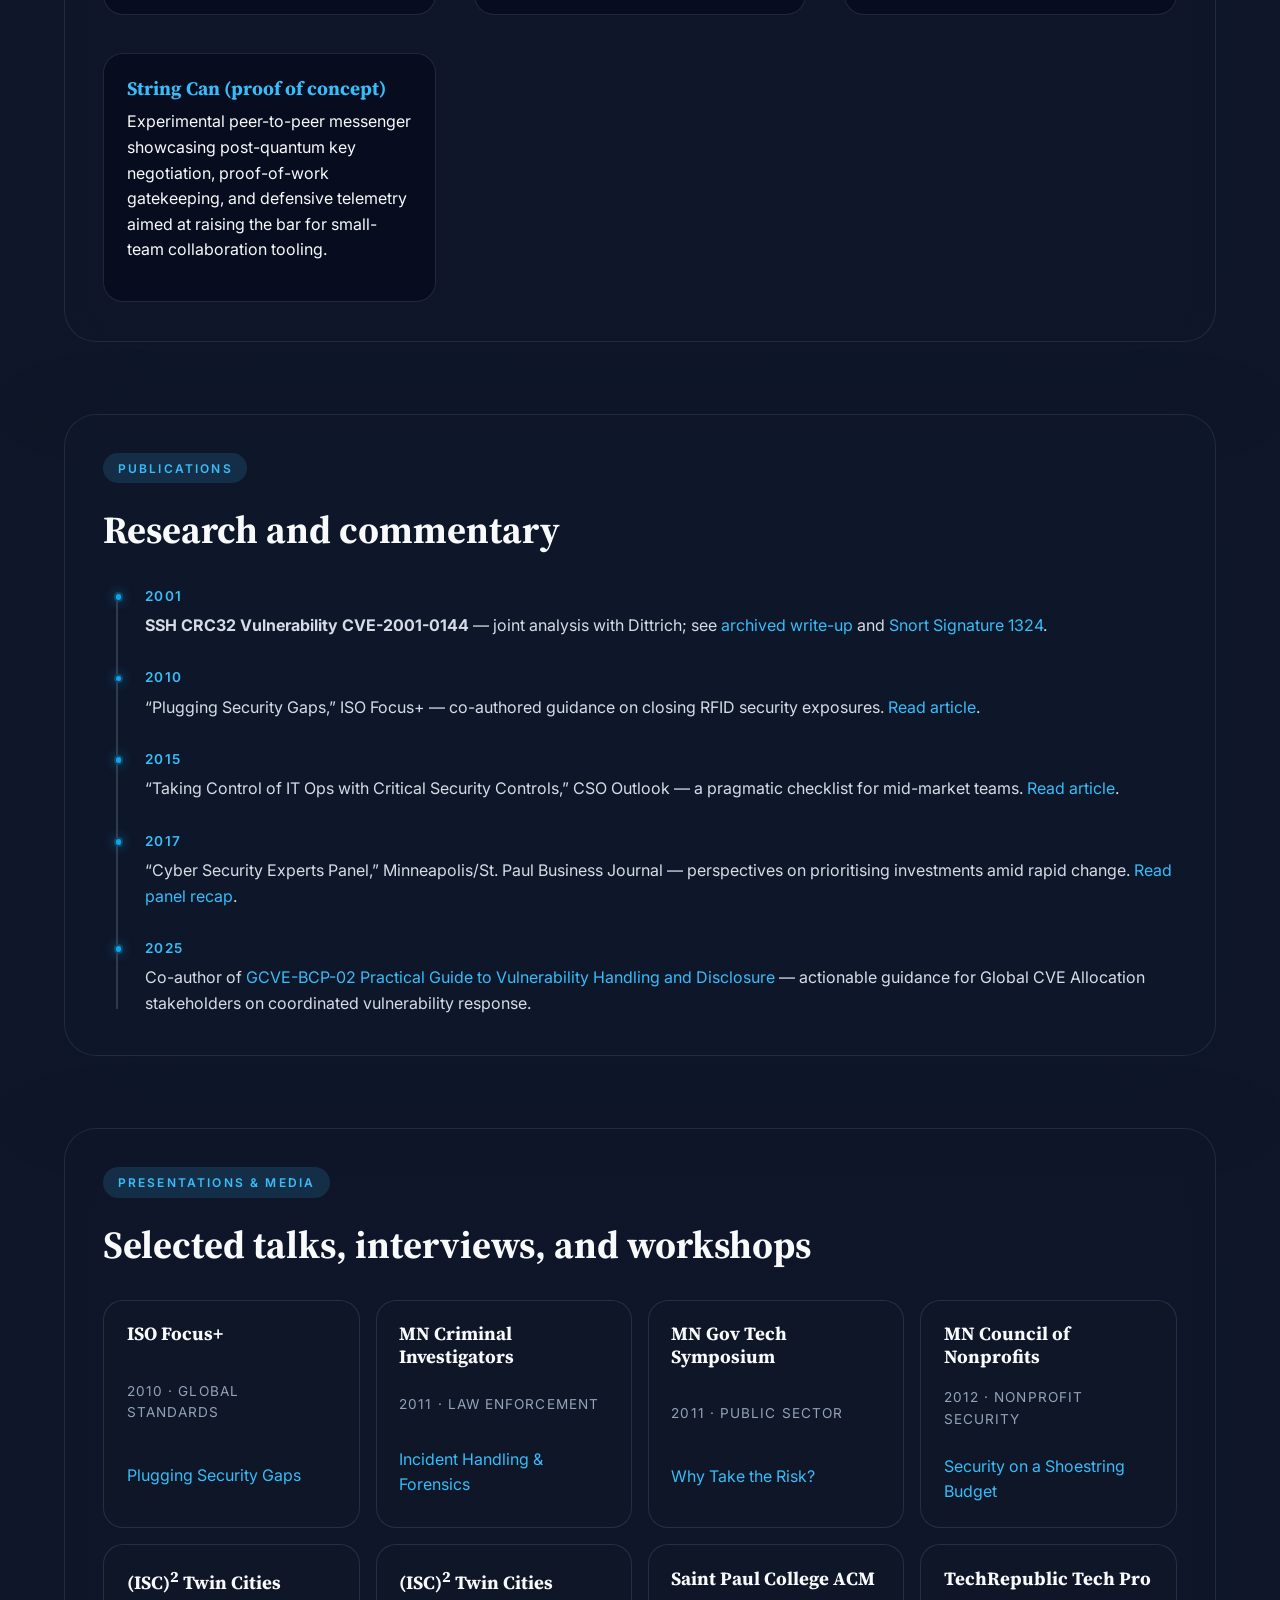
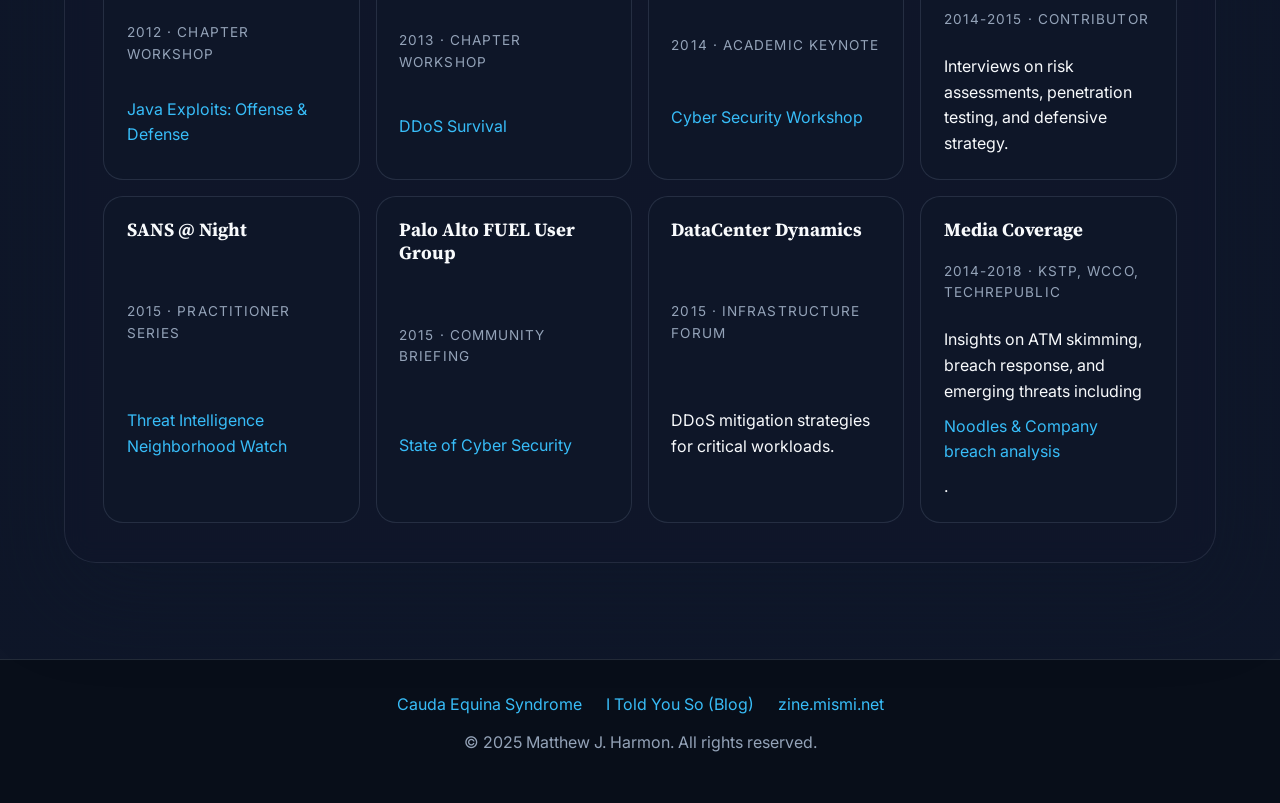
==== commit ef776a04: "TX Addition Addition to Tar Extended (TX)" ====
--- a/index.html
+++ b/index.html
@@ -171,6 +171,13 @@
             <p>A lighter look at path traversal mishaps—memes, cautionary tales, and teachable moments.</p>
           </article>
           <article>
+            <h3><a href="https://tx.itys.net" target="_blank" rel="noopener">TX (TAR Extended)</a></h3>
+            <p>
+              Hybrid-signed, parity-hardened archives with resumable workspaces, selective restore, and Reed–Solomon
+              repair. Built for cold storage, remote recoveries, and trust-enforced workflows.
+            </p>
+          </article>
+          <article>
             <h3><a href="https://snowflake.directory">Snowflakes Specification Library</a></h3>
             <p>
               SF128 snowflake variants, compression math, and a live encoder/decoder that underpins telemetry pipelines
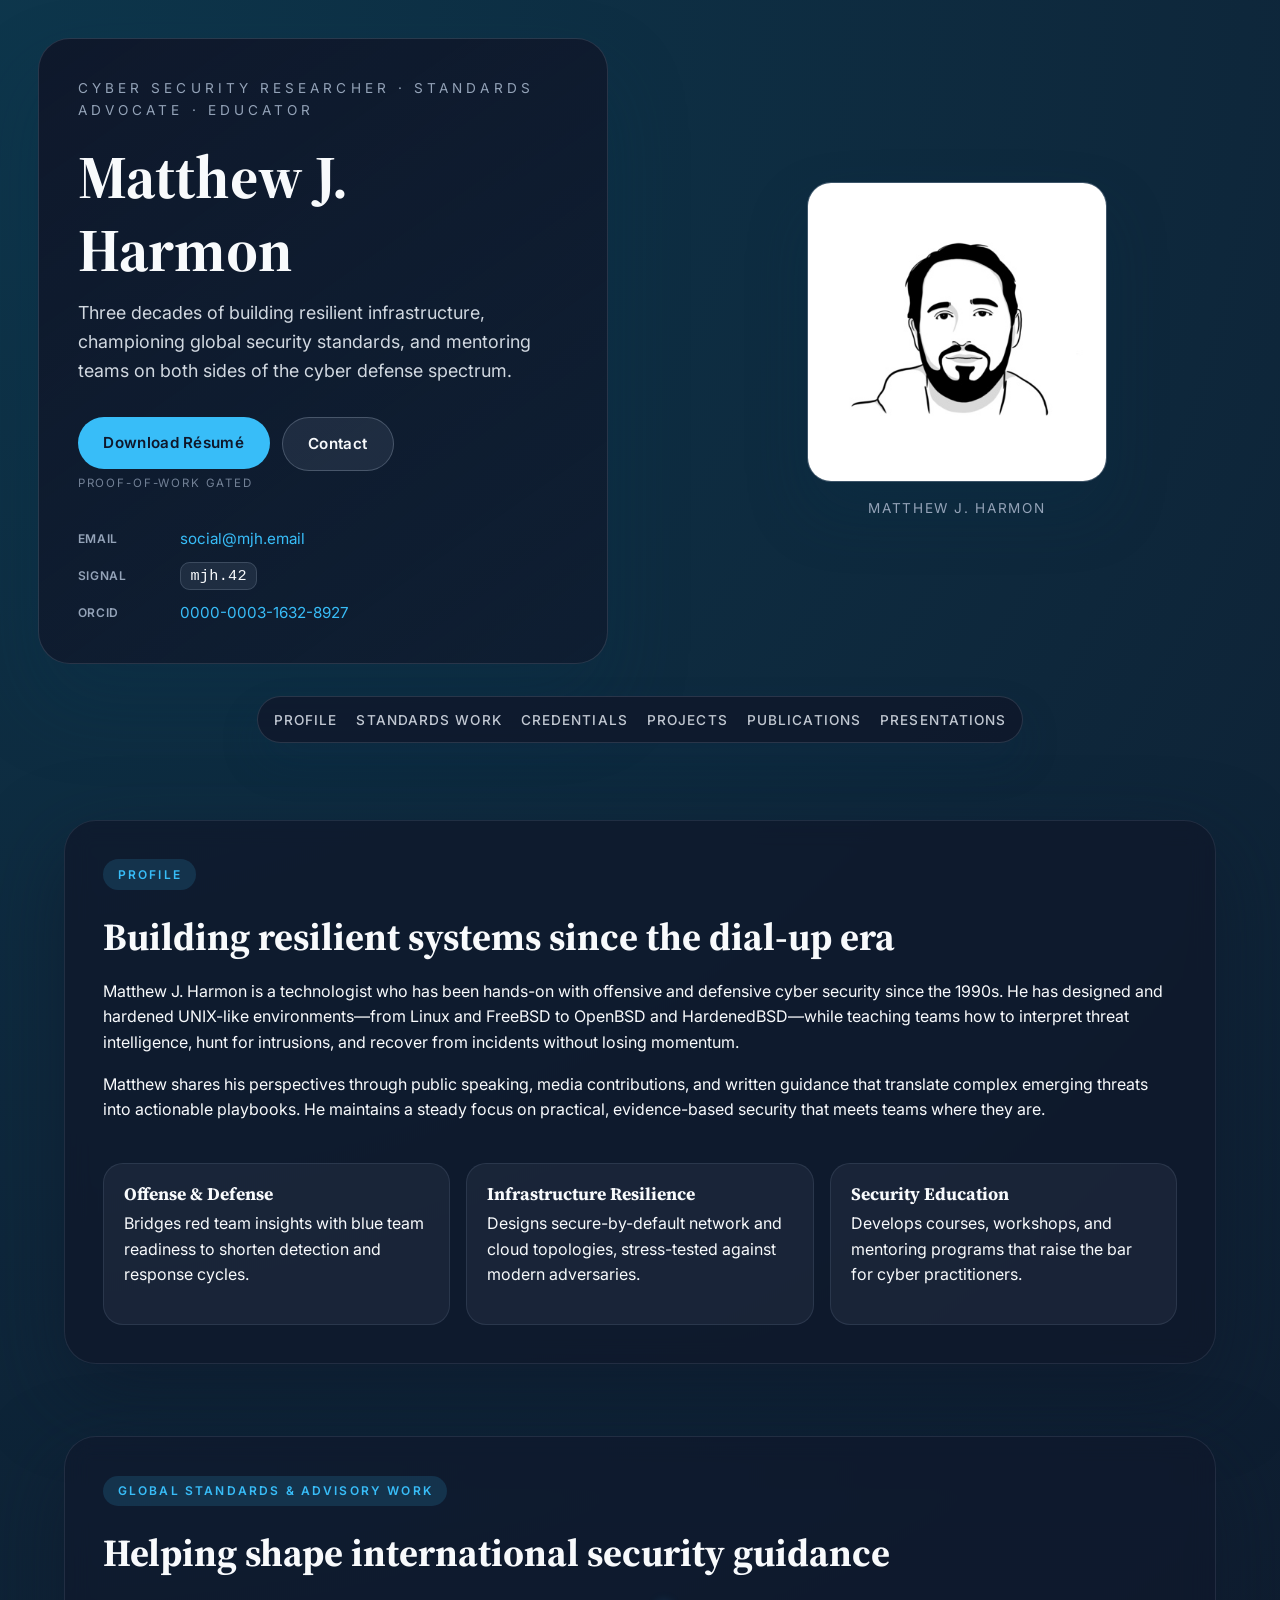
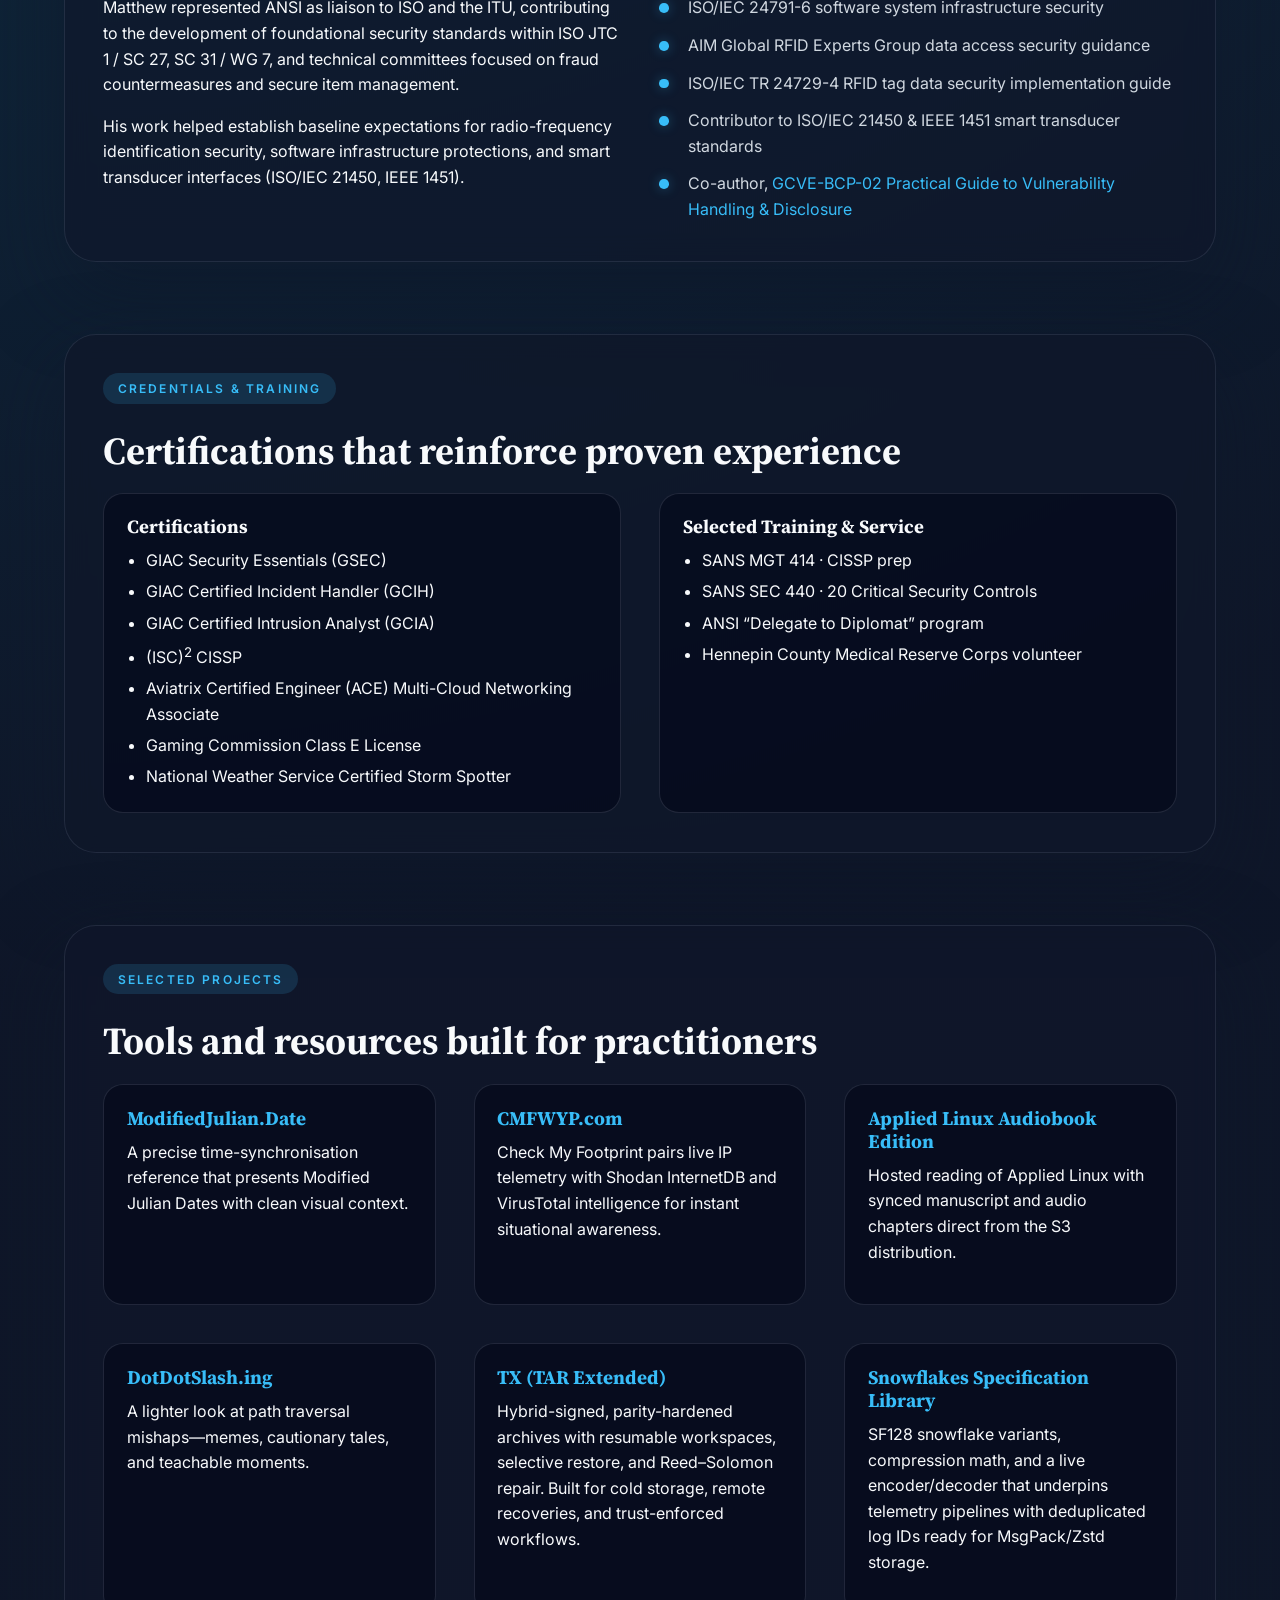
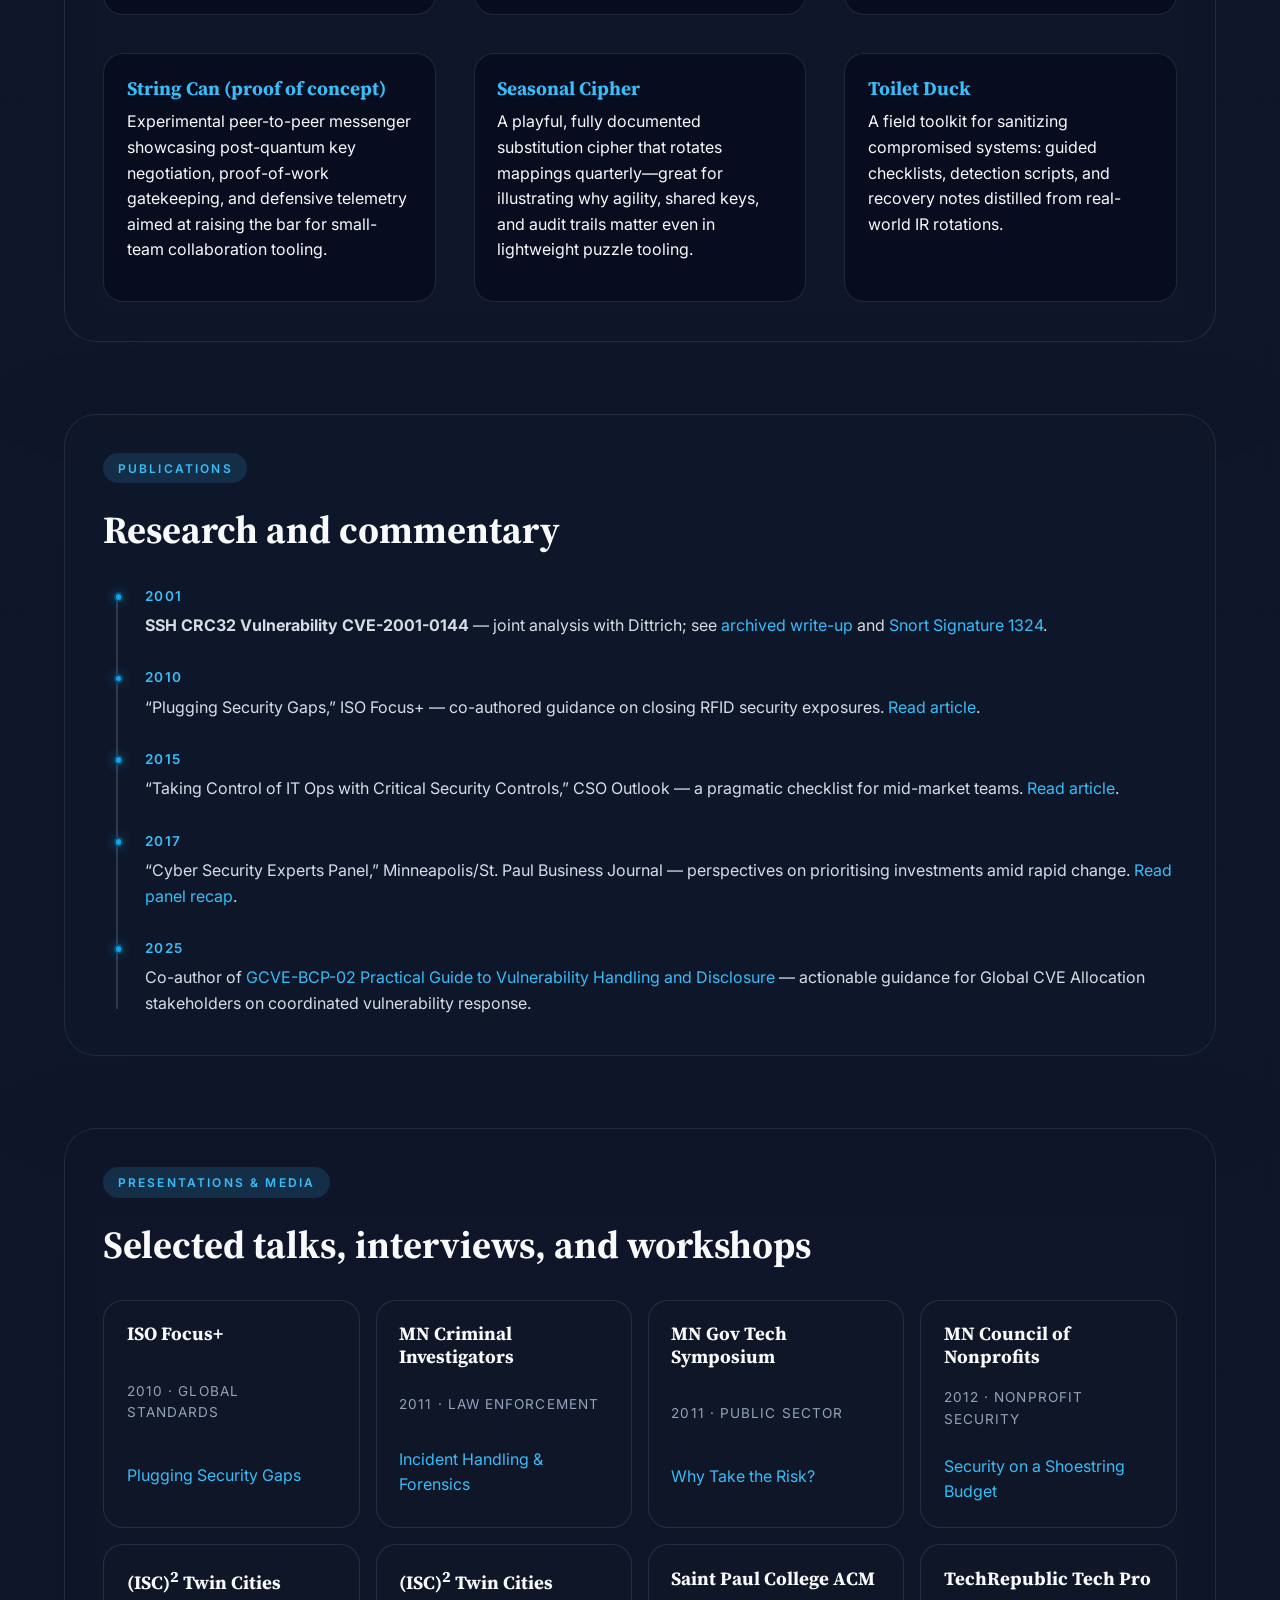
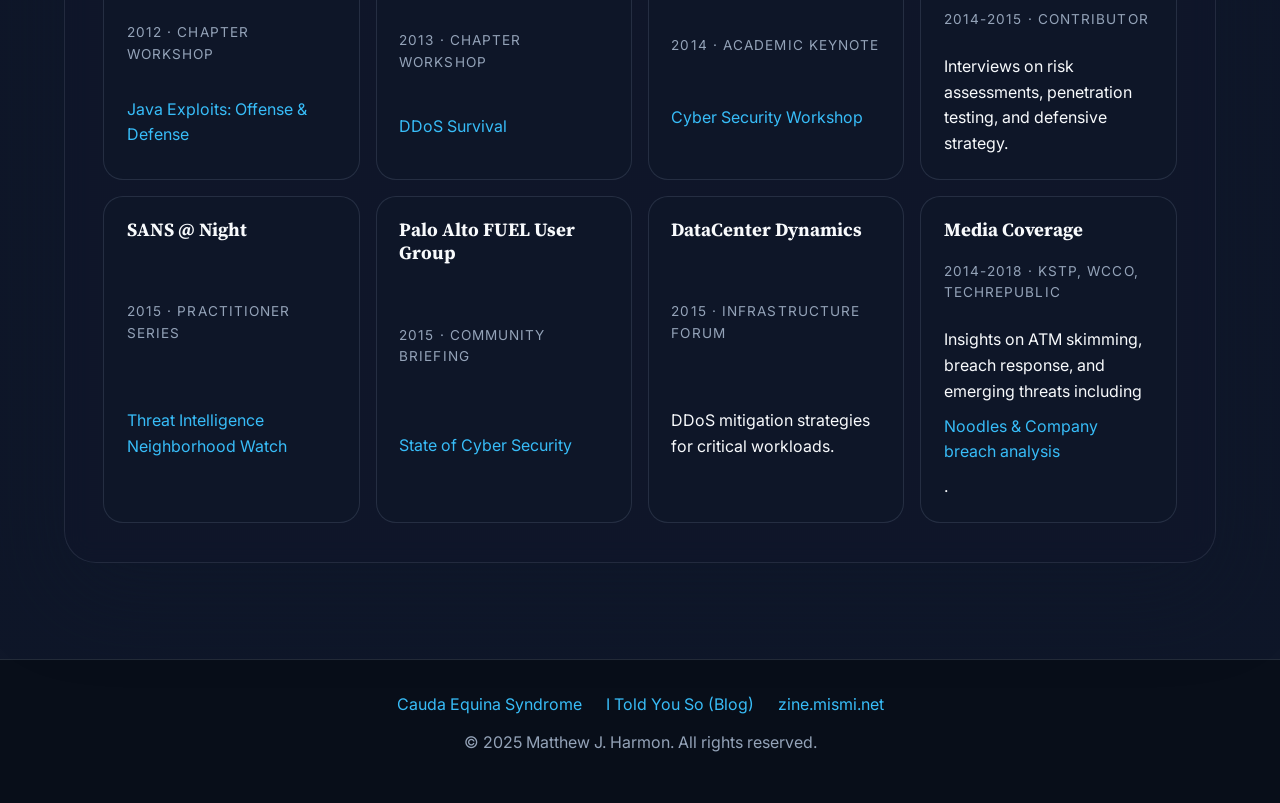
==== commit 8cdb71bd: "Project Updates Project updates" ====
--- a/index.html
+++ b/index.html
@@ -191,6 +191,20 @@
               and defensive telemetry aimed at raising the bar for small-team collaboration tooling.
             </p>
           </article>
+          <article>
+            <h3><a href="https://codeberg.org/matthewjharmon/seasonal_cipher">Seasonal Cipher</a></h3>
+            <p>
+              A playful, fully documented substitution cipher that rotates mappings quarterly—great for illustrating
+              why agility, shared keys, and audit trails matter even in lightweight puzzle tooling.
+            </p>
+          </article>
+          <article>
+            <h3><a href="https://codeberg.org/matthewjharmon/toilet-duck">Toilet Duck</a></h3>
+            <p>
+              A field toolkit for sanitizing compromised systems: guided checklists, detection scripts, and recovery
+              notes distilled from real-world IR rotations.
+            </p>
+          </article>
         </div>
       </section>
 
